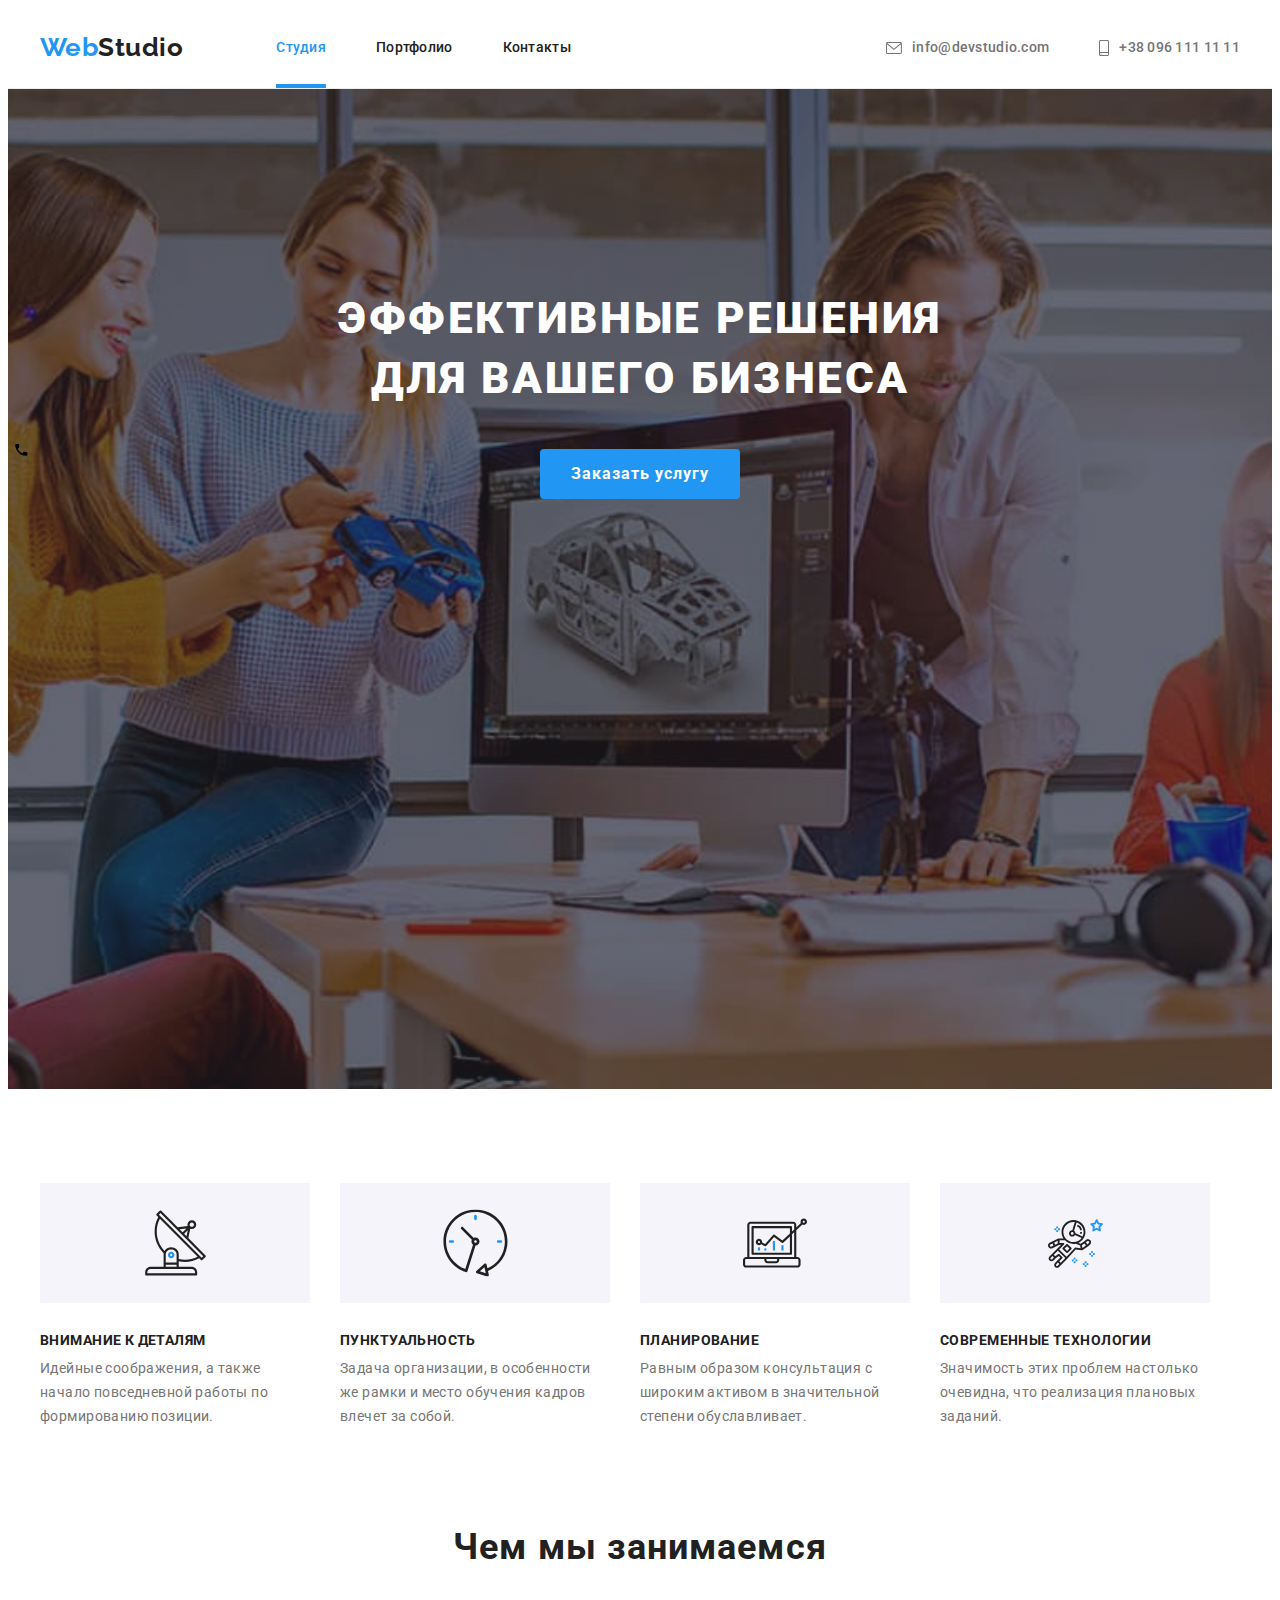
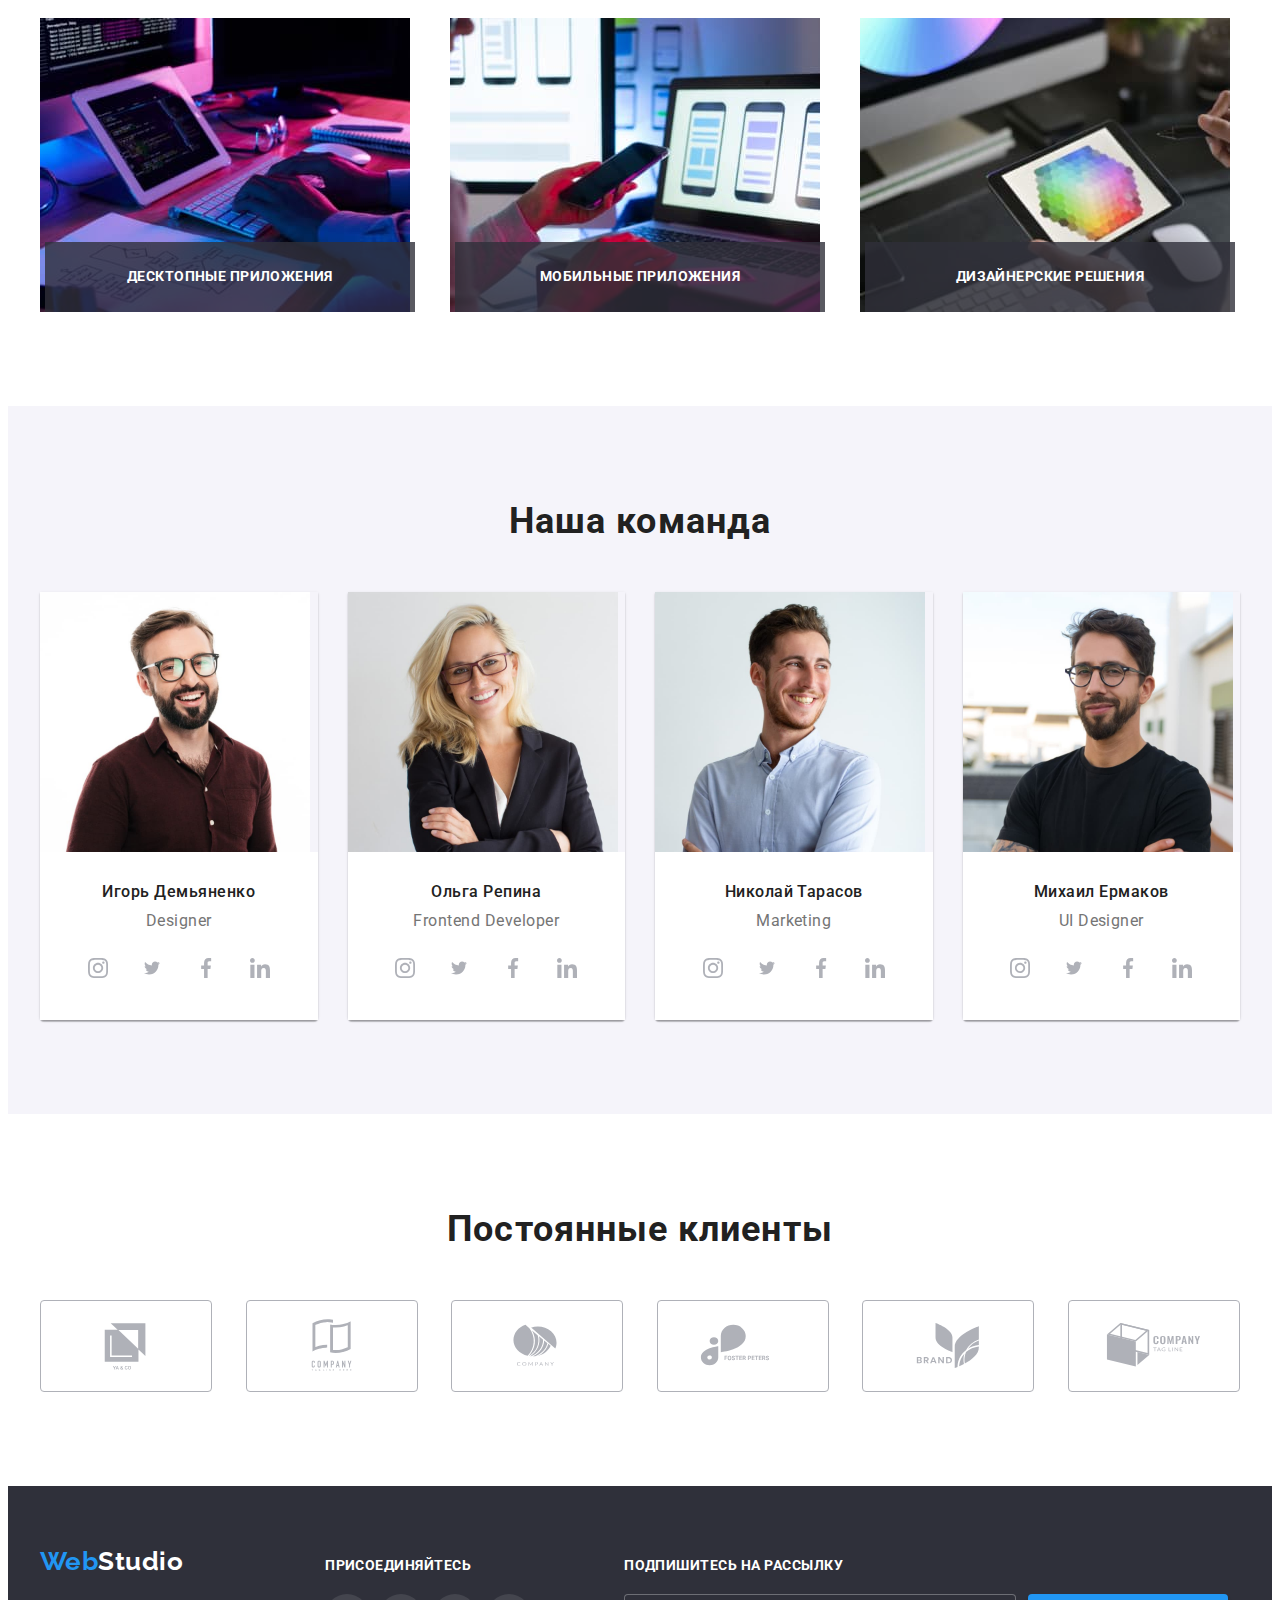
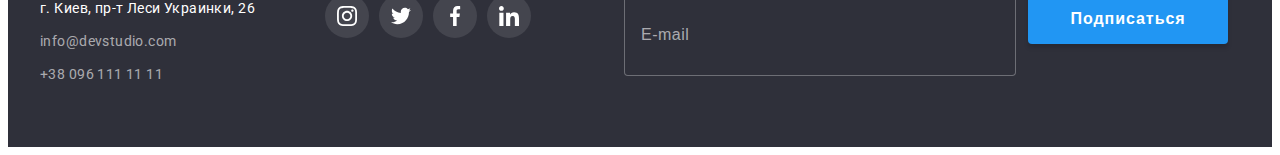
==== index.html @ dd511244 "очередная попытка" ====
<!DOCTYPE html>
<html lang="ru">
  <head>
    <meta charset="UTF-8" />
    <meta http-equiv="X-UA-Compatible" content="IE=edge" />
    <meta name="viewport" content="width=device-width, initial-scale=1.0" />
    <title>WebStudio</title>
    <link rel="preconnect" href="https://fonts.googleapis.com" />
    <link rel="preconnect" href="https://fonts.gstatic.com" crossorigin />
    <link
      href="https://fonts.googleapis.com/css2?family=Raleway:wght@700&family=Roboto:wght@400;500;700;900&display=swap"
      rel="stylesheet"
    />
    <link
      rel="stylesheet"
      href="https://cdnjs.cloudflare.com/ajax/libs/modern-normalize/1.1.0/modern-normalize.min.css"
      integrity="sha512-wpPYUAdjBVSE4KJnH1VR1HeZfpl1ub8YT/NKx4PuQ5NmX2tKuGu6U/JRp5y+Y8XG2tV+wKQpNHVUX03MfMFn9Q=="
      crossorigin="anonymous"
      referrerpolicy="no-referrer"
    />
    <link rel="stylesheet" href="./css/styles.css" />
  </head>
  <body>
    <!----------------------------------------------site (header шапка)----------------------------------------->
    <header>
      <div class="container">
        <nav class="main-nav">
          <a href="./index.html" class="nav-link-logo">Web<span class="partlogo">Studio</span></a>
          <ul class="site-nav">
            <li class="item">
              <a class="link current" href="./index.html" target="_self">Студия</a>
            </li>
            <li class="item">
              <a class="link" href="./portfolio.html" target="_self">Портфолио</a>
            </li>
            <li class="item"><a class="link" href="">Контакты</a></li>
          </ul>

          <ul class="auth-nav">
            <li class="item">
              <a class="link" href="mailto:info@devstudio.com"
                ><svg class="envelope" width="16" height="12">
                  <use href="./images/icons.svg#icon-envelope"></use></svg
                >info@devstudio.com</a
              >
            </li>
            <li class="item">
              <a class="link" href="tel:+380961111111"
                ><svg class="envelope" width="10" height="16">
                  <use href="./images/icons.svg#icon-smartphone"></use></svg
                >+38 096 111 11 11</a
              >
            </li>
          </ul>
        </nav>
      </div>
    </header>
    <!-----------hero section (секция герой)---------->
    <main>
      <section class="section-hero overlay">
        <div class="text-hero">
          <h1 class="hero-title">Эффективные решения для вашего бизнеса</h1>
        </div>
        <button class="hero-button" type="button" data-modal-open>Заказать услугу</button>

        <div class="backdrop is-hidden" data-modal>
          <div class="modal">
            <button data-modal-close class="modal-close-btn">
              <svg class="icon icon-close" width="11" height="11">
                <use href="./images/icons.svg#icon-icon-close"></use>
              </svg>
            </button>
            <div class="modal-title">Оставьте свои данные, мы вам перезвоним</div>
            <form class="form">
              <div class="modal-field">
                <label for="user-name" class="modal-label">Имя</label>
                <input
                  type="text"
                  class="modal-input"
                  name="user-name"
                  required
                  minlength="2"
                  id="user-name"
                />
            
                <svg class="form-svg-icon" width="12" height="12">
                  <use href="./images/icons.svg#icon-person"></use>
                </svg>
              </div>
              <div class="modal-field">
                <label for="user-tel" class="modal-label">Телефон</label>
                <input type="tel" class="modal-input" name="user-tel" required id="user-tel" />
                
                <svg class="form-svg-icon" width="13" height="13">
                  <use href="./images/icons.svg#icon-phone"></use>
                </svg>
              </div>
              <div class="modal-field">
                <label for="user-email" class="modal-label">Почта</label>
                <div class="input-svg">
                  <input
                  type="email"
                  class="modal-input"
                  name="user-email"
                  required
                  id="user-email"
                />
                
                <svg class="form-svg-icon" width="15" height="12">
                  <use href="./images/icons.svg#icon-email"></use>
                </svg>
              </div>
              </div>
              <div class="modal-field">
                <label for="user-text" class="modal-label">Комментарий</label>
                <textarea
                  class="modal-text"
                  name="user-text"
                  id="user-text"
                  placeholder="Введите текст"
                ></textarea>
              </div>
              <div class="checkbox-modal">
                <input
                  required
                  type="checkbox"
                  name="user-policy"
                  value="checkbox-policy"
                  id="checkbox-policy "
                />
                <label for="checkbox-policy"
                  >Соглашаюсь с рассылкой и принимаю
                  <a class="link-modal" href="">Условия договора</a></label
                >
              </div>
              <button class="button-form" type="submit">Отправить</button>
            </form>
          </div>
        </div>
      </section>
      <!----------section block (блок секций)----------->
      <section class="section-block section">
        <div class="container">
          <h2 class="vizually-hidden">Особенности</h2>

          <ul class="main-item ul">
            <li class="list-item icon-antenna">
              <h3 class="advant-title">Внимание к деталям</h3>
              <p class="subtitle">
                Идейные соображения, а также начало повседневной работы по формированию позиции.
              </p>
            </li>
            <li class="list-item icon-clock">
              <h3 class="advant-title">Пунктуальность</h3>
              <p class="subtitle">
                Задача организации, в особенности же рамки и место обучения кадров влечет за собой.
              </p>
            </li>
            <li class="list-item icon-diagram">
              <h3 class="advant-title">Планирование</h3>
              <p class="subtitle">
                Равным образом консультация с широким активом в значительной степени обуславливает.
              </p>
            </li>
            <li class="list-item icon-astronaut">
              <h3 class="advant-title">Современные технологии</h3>
              <p class="subtitle">
                Значимость этих проблем настолько очевидна, что реализация плановых заданий.
              </p>
            </li>
          </ul>
        </div>
      </section>
      <!--------------testimonial section (чем мы занимаемся)--------->
      <section class="section-portfolio">
        <div class="container">
          <h2 class="section-title">Чем мы занимаемся</h2>
          <ul class="gallery-flex">
            <li class="masters-item">
              <img
                class="card-image no-gap"
                src="./images/mp1.jpg"
                alt="мужчина печатает на клавиатуре"
                width="370"
              />
              <div class="submenu">
                <p>Десктопные приложения</p>
              </div>
            </li>
            <li class="masters-item">
              <img
                class="card-image no-gap"
                src="./images/mp2.jpg"
                alt="смартфон возле ноутбука"
                width="370"
              />
              <div class="submenu">
                <p>Мобильные приложения</p>
              </div>
            </li>
            <li class="masters-item">
              <img
                class="card-image no-gap"
                src="./images/mp3.jpg"
                alt="изображение на планшете"
                width="370"
              />
              <div class="submenu">
                <p>Дизайнерские решения</p>
              </div>
            </li>
          </ul>
        </div>
      </section>
      <!--command section (наша команда)-->
      <section class="section-command section">
        <div class="container">
          <h2 class="section-title-desc">Наша команда</h2>
          <ul class="command-flex">
            <li class="command">
              <img
                class="card-image no-gap"
                src="./images/product-designer.jpg"
                alt="учасник команды"
                width="270"
              />
              <div class="workers">
                <h3 class="section-name">Игорь Демьяненко</h3>
                <p class="subtitle-profession">Designer</p>
                <ul class="actions">
                  <li class="masters-soc-item">
                    <a href="" class="link-svg">
                      <svg class="svg-soc-icon" width="20" height="20">
                        <use href="./images/icons.svg#icon-instagram"></use>
                      </svg>
                    </a>
                  </li>

                  <li class="masters-soc-item">
                    <a href="" class="link-svg">
                      <svg class="svg-soc-icon" width="20" height="16">
                        <use href="./images/icons.svg#icon-twitter"></use>
                      </svg>
                    </a>
                  </li>

                  <li class="masters-soc-item">
                    <a href="" class="link-svg">
                      <svg class="svg-soc-icon" width="20" height="20">
                        <use href="./images/icons.svg#icon-facebook"></use>
                      </svg>
                    </a>
                  </li>

                  <li class="masters-soc-item">
                    <a href="" class="link-svg">
                      <svg class="svg-soc-icon" width="20" height="20">
                        <use href="./images/icons.svg#icon-linkedin"></use>
                      </svg>
                    </a>
                  </li>
                </ul>
              </div>
            </li>
            <li class="command">
              <img
                class="card-image no-gap"
                src="./images/frontend-developer.jpg"
                alt="учасница команды"
                width="270"
              />
              <div class="workers">
                <h3 class="section-name">Ольга Репина</h3>
                <p class="subtitle-profession">Frontend Developer</p>
                <ul class="actions">
                  <li class="masters-soc-item">
                    <a href="" class="link-svg">
                      <svg class="svg-soc-icon" width="20" height="20">
                        <use href="./images/icons.svg#icon-instagram"></use>
                      </svg>
                    </a>
                  </li>

                  <li class="masters-soc-item">
                    <a href="" class="link-svg">
                      <svg class="svg-soc-icon" width="20" height="16">
                        <use href="./images/icons.svg#icon-twitter"></use>
                      </svg>
                    </a>
                  </li>

                  <li class="masters-soc-item">
                    <a href="" class="link-svg">
                      <svg class="svg-soc-icon" width="20" height="20">
                        <use href="./images/icons.svg#icon-facebook"></use>
                      </svg>
                    </a>
                  </li>

                  <li class="masters-soc-item">
                    <a href="" class="link-svg">
                      <svg class="svg-soc-icon" width="20" height="20">
                        <use href="./images/icons.svg#icon-linkedin"></use>
                      </svg>
                    </a>
                  </li>
                </ul>
              </div>
            </li>
            <li class="command">
              <img
                class="card-image no-gap"
                src="./images/marketing.jpg"
                alt="учасник команды"
                width="270"
              />
              <div class="workers">
                <h3 class="section-name">Николай Тарасов</h3>
                <p class="subtitle-profession">Marketing</p>
                <ul class="actions">
                  <li class="masters-soc-item">
                    <a href="" class="link-svg">
                      <svg class="svg-soc-icon" width="20" height="20">
                        <use href="./images/icons.svg#icon-instagram"></use>
                      </svg>
                    </a>
                  </li>

                  <li class="masters-soc-item">
                    <a href="" class="link-svg">
                      <svg class="svg-soc-icon" width="20" height="16">
                        <use href="./images/icons.svg#icon-twitter"></use>
                      </svg>
                    </a>
                  </li>

                  <li class="masters-soc-item">
                    <a href="" class="link-svg">
                      <svg class="svg-soc-icon" width="20" height="20">
                        <use href="./images/icons.svg#icon-facebook"></use>
                      </svg>
                    </a>
                  </li>

                  <li class="masters-soc-item">
                    <a href="" class="link-svg">
                      <svg class="svg-soc-icon" width="20" height="20">
                        <use href="./images/icons.svg#icon-linkedin"></use>
                      </svg>
                    </a>
                  </li>
                </ul>
              </div>
            </li>
            <li class="command">
              <img
                class="card-image no-gap"
                src="./images/ui-designer.jpg"
                alt="учасник команды"
                width="270"
              />
              <div class="workers">
                <h3 class="section-name">Михаил Ермаков</h3>
                <p class="subtitle-profession">UI Designer</p>
                <ul class="actions">
                  <li class="masters-soc-item">
                    <a href="" class="link-svg">
                      <svg class="svg-soc-icon" width="20" height="20">
                        <use href="./images/icons.svg#icon-instagram"></use>
                      </svg>
                    </a>
                  </li>

                  <li class="masters-soc-item">
                    <a href="" class="link-svg">
                      <svg class="svg-soc-icon" width="20" height="16">
                        <use href="./images/icons.svg#icon-twitter"></use>
                      </svg>
                    </a>
                  </li>

                  <li class="masters-soc-item">
                    <a href="" class="link-svg">
                      <svg class="svg-soc-icon" width="20" height="20">
                        <use href="./images/icons.svg#icon-facebook"></use>
                      </svg>
                    </a>
                  </li>

                  <li class="masters-soc-item">
                    <a href="" class="link-svg">
                      <svg class="svg-soc-icon" width="20" height="20">
                        <use href="./images/icons.svg#icon-linkedin"></use>
                      </svg>
                    </a>
                  </li>
                </ul>
              </div>
            </li>
          </ul>
        </div>
      </section>

      <!-- Постоянные клиенты -->

      <section class="section-client">
        <div class="container">
          <h2 class="section-title desc">Постоянные клиенты</h2>
          <ul class="clients ul">
            <li class="clients-link">
              <a class="link-svg-logo" href="#">
                <svg class="svg" width="106" height="60">
                  <use href="./images/icons.svg#icon-Logo1"></use>
                </svg>
              </a>
            </li>
            <li class="clients-link">
              <a class="link-svg-logo" href="#">
                <svg width="106" height="60">
                  <use href="./images/icons.svg#icon-Logo2"></use>
                </svg>
              </a>
            </li>
            <li class="clients-link">
              <a class="link-svg-logo" href="#">
                <svg width="106" height="60">
                  <use href="./images/icons.svg#icon-Logo3"></use>
                </svg>
              </a>
            </li>
            <li class="clients-link">
              <a class="link-svg-logo" href="#">
                <svg width="106" height="60">
                  <use href="./images/icons.svg#icon-Logo4"></use>
                </svg>
              </a>
            </li>
            <li class="clients-link">
              <a class="link-svg-logo" href="#">
                <svg width="106" height="60">
                  <use href="./images/icons.svg#icon-Logo5"></use>
                </svg>
              </a>
            </li>
            <li class="clients-link">
              <a class="link-svg-logo" href="#">
                <svg width="106" height="60">
                  <use href="./images/icons.svg#icon-Logo6"></use>
                </svg>
              </a>
            </li>
          </ul>
        </div>
      </section>
    </main>
    <!----------------------------------------------footer (подвал)---------------------------------------->
    <footer class="footer">
      <div class="container">
        <div class="address-footer">
          <a class="logo-footer" href="./index.html">Web<span class="footerlogo">Studio</span></a>
          <address>
            <ul>
              <li>
                <a
                  class="link-location aside-link"
                  href="https://goo.gl/maps/vPPs6A4afEgHFddDA"
                  target="_blank"
                  rel="noopener noreferrer"
                  >г. Киев, пр-т Леси Украинки, 26 <br />
                </a>
              </li>
              <li>
                <a class="link-footer mail" href="mailto:info@devstudio.com">info@devstudio.com</a>
                <br />
              </li>
              <li><a class="link-footer" href="tel:+380961111111">+38 096 111 11 11</a></li>
            </ul>
          </address>
        </div>
        <!------------Социальные сети------------>
        <div class="network-footer">
          <b class="text-footer">присоединяйтесь</b>
          <div class="social-network-footer">
            <a class="link-network-footer" href="https://www.instagram.com/">
              <svg class="icon-instagram" width="20" height="20">
                <use href="./images/icons.svg#icon-instagram"></use>
              </svg>
            </a>
            <a class="link-network-footer" href="https://www.twitter.com/">
              <svg class="icon-instagram" width="20" height="20">
                <use href="./images/icons.svg#icon-twitter"></use>
              </svg>
            </a>
            <a class="link-network-footer" href="https://www.facebook.com/">
              <svg class="icon-instagram" width="20" height="20">
                <use href="./images/icons.svg#icon-facebook"></use>
              </svg>
            </a>
            <a class="link-network-footer" href="https://www.linkedin.com/">
              <svg class="icon-network-footer" width="20" height="20">
                <use href="./images/icons.svg#icon-linkedin"></use>
              </svg>
            </a>
          </div>
        </div>

        <div class="subscribe-futer">
          <p class="text-footer">Подпишитесь на рассылку</p>
          <form class="subscribe-form">
            <div class="subscribe-container">
                <input
                  required
                  type="email"
                  class="email-inpat-subscribe"
                  name="user-mail-subscribe"
                  placeholder="E-mail"
                />
              <button class="button-subscribe" type="submit">Подписаться
                <svg class="form-svg-icon" width="13" height="13">
                  <use href="./images/icons.svg#icon-phone"></use>
                </svg>
              </button>
            </div>
          </form>
        </div>
      </div>
    </footer>

    <script src="./js/modal.js"></script>
  </body>
</html>
---- css/styles.css ----
/* цвет основного текста #212121;*/
/* цвет текста #757575 */
/* цвет фона шапки #ffffff;*/
/* цвет текста секции герой */
/* акцент #2196F3 */
/* цвет фона (акцента) вторичный #2F303A;*/
/* цвет фона чем мы занимаемся #E5E5E5; */
/* цвет фона наша команда #F5F4FA; */
/* подвал линки rgba(255, 255, 255, 0.6); */
/* текст адреса #ffffff */

:root {
  --primary-text-color: #212121;
  --title-text-color: #757575;
  --hero-text-color: #ffffff;
  --primary-white-color: #ffffff;
  --secondary-background-color: #2f303a;
  --secondary-fon-color: #e5e5e5;
  --accent-color: #2196f3;
  --secondary-command-color: #f5f4fa;
  --footer-link-color: rgba(255, 255, 255, 0.6);
  --address-text-color: #ffffff;
}

body {
  background-color: var(--primary-white-color);
  color: var(--primary-text-color);
  font-family: Roboto, sans-serif;
  letter-spacing: 0.03em;
}

p,
h1,
h2,
h3,
h4,
h5,
h6 {
  margin: 0;
  font-family: Roboto, sans-serif;
}

ul,
ol,
li {
  margin: 0;
  padding-left: 0;
}

ul {
  list-style: none;
}

.container {
  padding-left: 15px;
  padding-right: 15px;
  margin-left: auto;
  margin-right: auto;

  width: 1200px;
}

.link {
  text-decoration: none;

  color: var(--primary-text-color);
}

header {
  height: 80px;

  border-bottom: 1px solid #ececec;
}

/* Logo */
.nav-link-logo {
  padding-top: 24px;
  padding-bottom: 25px;

  text-decoration: none;

  color: var(--accent-color);

  font-family: Raleway, sans-serif;
  font-weight: 700;
  font-size: 26px;
  line-height: 1.19;
}

.nav-link-logo:hover,
.nav-link-logo:focus {
  color: var(--accent-color);
}

.partlogo {
  color: var(--primary-text-color);

  font-family: Raleway, sans-serif;
  font-weight: 700;
  font-size: 26px;
  line-height: 1.19;
}

/* навигация сайта */

.main-nav {
  display: flex;
  align-items: center;
  justify-content: start;
}

.site-nav {
  display: flex;

  margin-left: 93px;

  font-weight: 500;
  font-size: 14px;
  line-height: 1.14;
  letter-spacing: 0.02em;
}

.site-nav .item + .item {
  margin-left: 50px;
}

.link {
  position: relative;

  display: block;

  padding-top: 32px;
  padding-bottom: 32px;

  transition-duration: 250ms;
  transition-timing-function: cubic-bezier(0.4, 0, 0.2, 1);
}

.link:hover,
.link:focus {
  color: var(--accent-color);
}

.link.current {
  color: var(--accent-color);
}

.link.current::after {
  content: '';

  position: absolute;

  display: block;

  width: 100%;
  height: 4px;

  left: 0;
  bottom: 0;

  background-color: var(--accent-color);
}

.vizually-hidden {
  clip: rect(0 0 0 0);

  width: 1px;
  height: 1px;
  margin: -1px;
}

/* список адресов */
.auth-nav {
  display: flex;

  margin-left: auto;
}

.auth-nav .item + .item {
  margin-left: 50px;
}

.auth-nav .link {
  display: inline-flex;
  align-items: center;

  color: var(--title-text-color);

  font-weight: 500;
  font-size: 14px;
  line-height: 1.14;
  letter-spacing: 0.02em;
}

.auth-nav .link:hover,
.auth-nav .link:focus {
  color: var(--accent-color);
}

.envelope {
  margin-right: 10px;

  fill: currentColor;
  align-items: baseline;
}

/* секция герой */

.section-hero {
  background-color: var(--secondary-background-color);

  text-align: center;

  padding: 200px 0px;
}

.section-hero.overlay {
  max-width: 1600px;
  min-height: 600px;

  margin-left: auto;
  margin-right: auto;

  background-image: linear-gradient(to right, rgba(47, 48, 58, 0.4), rgba(47, 48, 58, 0.4)),
    url('../images/img\ iverlay.jpg');
  background-repeat: no-repeat;
  background-size: cover;
  background-position: center;
}

.text-hero {
  width: 696px;

  margin-left: auto;
  margin-right: auto;
}

.hero-title {
  color: var(--hero-text-color);

  margin-bottom: 40px;

  font-weight: 900;
  font-size: 44px;
  line-height: 1.36;
  letter-spacing: 0.06em;
  text-transform: uppercase;
}

/* кнопки */
.hero-button {
  display: inline-block;

  padding: 0;

  min-width: 200px;
  height: 50px;

  color: var(--hero-text-color);
  background-color: var(--accent-color);

  font-family: Roboto, sans-serif;
  font-weight: 700;
  font-size: 16px;
  line-height: 1.87;
  letter-spacing: 0.06em;
  cursor: pointer;
  border: none;
  border-radius: 4px;

  transition-duration: 250ms;
  transition-timing-function: cubic-bezier(0.4, 0, 0.2, 1);
}

.hero-button:hover,
.hero-button:focus {
  box-shadow: 0px 4px 4px rgba(0, 0, 0, 0.15);
}

.backdrop.is-hidden {
  visibility: hidden;
  opacity: 0;
  pointer-events: none;
}

.backdrop.is-hidden .modal {
  transform: translate(-50%, -50%) scale(0.9) rotate(180deg);
}

.modal {
  position: absolute;

  background: #ffffff;

  padding: 40px;

  width: 528px;
  max-height: 581px;
  left: 50%;
  top: 50%;

  text-align: left;
  box-shadow: 0px 1px 3px rgba(0, 0, 0, 0.12), 0px 1px 1px rgba(0, 0, 0, 0.14),
    0px 2px 1px rgba(0, 0, 0, 0.2);
  border-radius: 4px;
  transform: translate(-50%, -50%) scale(1) rotate(0);
  transition-duration: 250ms;
  transition-timing-function: cubic-bezier(0.4, 0, 0.2, 1);
}

.backdrop {
  position: fixed;

  width: 100%;
  height: 100%;
  left: 50%;
  top: 50%;

  transform: translate(-50%, -50%);
  background: rgba(0, 0, 0, 0.1);

  opacity: 1;
  visibility: visible;

  transition-duration: 250ms;
  transition-timing-function: cubic-bezier(0.4, 0, 0.2, 1);
  z-index: 1;
}

.modal-close-btn {
  display: flex;

  position: absolute;

  top: 8px;
  right: 8px;

  justify-content: center;
  align-items: center;
  cursor: pointer;
  padding: 9px;

  border-radius: 50%;
  border: 1px solid rgba(0, 0, 0, 0.1);

  background: #fff;

  transition-duration: 250ms;
  transition-timing-function: cubic-bezier(0.4, 0, 0.2, 1);
}

.modal-close-btn:hover,
.modal-close-btn:focus {
  background: #fff;
}

.modal-close-btn:hover .icon-close,
.modal-close-btn:focus .icon-close {
  fill: var(--accent-color);

  transition-duration: 250ms;
  transition-timing-function: cubic-bezier(0.4, 0, 0.2, 1);
}

.modal-title {
  font-weight: 700;
  font-size: 20px;
  letter-spacing: 0.03em;

  color: var(--primary-text-color);

  margin-bottom: 12px;
}

/* Форма модального окна */

.form {
  margin-bottom: 0;
}

.modal-field {
  position: relative;

  display: flex;
  flex-direction: column;
  margin-bottom: 10px;
}

.modal-field input {

  font-weight: 400;
  font-size: 14px;
  line-height: 1.14;
  letter-spacing: 0.01em;

  margin: 0;
  height: 40px;
  cursor: pointer;

  padding: 12px 15px;
  border: 1px solid rgba(33, 33, 33, 0.2);
  border-radius: 4px;
}


.modal-field input:focus {
  outline: none
}

/* .modal-field input:hover,
.modal-field input:focus {
} */

.modal-field label {
  
  margin-bottom: 4px;
  font-weight: 400;
  font-size: 12px;
  line-height: 1.17;
  letter-spacing: 0.01em;

  color: var(--title-text-color);
}

.form-svg-icon {
  position: absolute;
  top: 50%;
  left: 15px;

  transform: translateY(-50%);

  display: inline-block;
  color: rgba(33, 33, 33, 1);

  transition-duration: 250ms;
  transition-timing-function: cubic-bezier(0.4, 0, 0.2, 1);

}

.input-svg {
  
}

.modal-field label + .input-svg {
  transform: translateY(50%);
}

.modal-field input:focus-within + .form-svg-icon,
.modal-field input:hover + .form-svg-icon {
  fill: var(--accent-color);
}

.modal-field input:focus,
.modal-field input:hover {
  border: 1px solid var(--accent-color);
  border-radius: 4px;
}

.modal-text:focus {
  outline: none}

.modal-text:focus,
.modal-text:hover {
  border: 1px solid var(--accent-color);
  border-radius: 4px;
}

.modal-field textarea {
  font-weight: 400;
  font-size: 14px;
  line-height: 1.14;
  letter-spacing: 0.01em;

  width: 100%;
  height: 120px;

  padding: 12px 16px;
  border: 1px solid rgba(33, 33, 33, 0.2);
  border-radius: 4px;
  resize: none;
}

.modal-field textarea::placeholder {
  font-weight: 400;
font-size: 12px;
line-height: 1.17px;
letter-spacing: 0.01em;

color: rgba(117, 117, 117, 0.5);
}

/* .modal-field textarea:hover,
.modal-field textarea:focus {
} */

.checkbox-modal {
  display: flex;
  align-items: center;
  justify-content: space-evenly;

  margin-bottom: 30px;

  text-align: center;
  font-weight: 400;
  font-size: 14px;
  line-height: 1.71;

  color: var(--title-text-color);
}

.checkbox-modal input ['type=checkbox'] {
}

.link-modal {
  color: var(--accent-color);
}

.button-form {
  display: flex;

  min-width: 200px;
  height: 50px;

  padding: 0;
  margin: 0 auto;

  justify-content: center;
  align-items: center;

  color: var(--hero-text-color);
  background-color: var(--accent-color);

  font-family: Roboto, sans-serif;
  font-weight: 700;
  font-size: 16px;
  line-height: 1.87;
  letter-spacing: 0.06em;
  cursor: pointer;
  border: none;
  border-radius: 4px;

  transition-duration: 250ms;
  transition-timing-function: cubic-bezier(0.4, 0, 0.2, 1);
}

.button-form:hover,
.button-form:focus {
  box-shadow: 0px 4px 4px rgba(0, 0, 0, 0.15);
}


/* блок секций (чем мы занимаемся) */

.section-block {
  display: block;
  background-color: var(--primary-white-color);

  padding-top: 94px;
  padding-bottom: 94px;
}

.main-item {
  display: flex;
}

.list-item::before {
  display: block;
  content: '';

  height: 120px;

  margin-bottom: 30px;

  background-size: contain;
  background-repeat: no-repeat;
  background-position: center;
  background-color: #f5f4fa;
}

.icon-antenna::before {
  background-image: url('../images/antenna.svg');
  background-size: 65px 70px;
}

.icon-clock::before {
  background-image: url('../images/clock.svg');
  background-size: 67px 70px;
}

.icon-diagram::before {
  background-image: url('../images/diagram.svg');
  background-size: 70px 64px;
}

.icon-astronaut::before {
  background-image: url('../images/astronaut.svg');
  background-size: 55px 61px;
}

.main-item .list-item {
  width: 270px;
  margin: 0 15px;
}

.list-item:last-child {
  margin-right: 0;
}
.list-item:first-child {
  margin-left: 0;
}

.advant-title {
  margin-bottom: 10px;

  font-weight: 700;
  font-size: 14px;
  height: 14px;
  line-height: 1.14;
  letter-spacing: 0.03em;
  text-transform: uppercase;
}

.subtitle {
  color: var(--title-text-color);

  font-size: 14px;
  height: 75px;
  line-height: 1.71;
  letter-spacing: 0.03em;
}

.section-portfolio {
  display: block;

  background-color: var(--primary-white-color);

  padding-top: 0px;
  padding-bottom: 94px;
}

.section-title {
  margin-bottom: 50px;

  font-weight: 700;
  font-size: 36px;
  line-height: 1.17;
  text-align: center;
  letter-spacing: 0.03em;
}

.gallery-flex {
  display: flex;

  margin-left: -30px;
}

/* .masters-item:not(:last-child) {
  margin-right: 30px;
}
.masters-item {
  width: calc((100% - 60px) / 3);
} */

/* .masters-item {
  width: calc((100% - 90px) / 3);
  margin-left: 30px;
} */

.masters-item {
  position: relative;

  width: calc(100% / 3 - 30px);

  margin-left: 30px;
}

.card-image.no-gap {
  display: block;
}

.submenu {
  display: flex;
  align-items: center;
  justify-content: center;
}

.submenu {
  position: absolute;

  width: 370px;
  height: 70px;
  bottom: 0px;
  left: 50%;

  transform: translateX(-50%);
  list-style: none;
  text-transform: uppercase;

  background-color: rgba(47, 48, 58, 0.8);
}

.submenu p {
  text-decoration: none;

  color: #ffffff;

  font-family: 'Roboto';
  font-style: normal;
  font-weight: 700;
  font-size: 14px;
  line-height: 1.14;
  letter-spacing: 0.03em;
}

/* наша команда */
.section-command {
  background-color: var(--secondary-command-color);

  padding-top: 94px;
  padding-bottom: 94px;
}

.command-flex {
  display: flex;

  margin-left: -30px;
}

.command {
  flex-basis: calc(100% / 3 - 30px);

  margin-left: 30px;

  box-shadow: 0px 1px 3px rgba(0, 0, 0, 0.12), 0px 1px 1px rgba(0, 0, 0, 0.14),
    0px 2px 1px rgba(0, 0, 0, 0.2);
  border-radius: 0px 0px 4px 4px;
}

.section-title-desc {
  margin-bottom: 50px;

  font-weight: 700;
  font-size: 36px;
  line-height: 1.17;
  text-align: center;
  letter-spacing: 0.03em;
}

.workers {
  padding-top: 30px;
  padding-bottom: 30px;

  background-color: #ffffff;
}

.section-name {
  margin-bottom: 10px;

  font-weight: 500;
  font-size: 16px;
  line-height: 1.19;
  text-align: center;
  letter-spacing: 0.03em;
}

.subtitle-profession {
  color: var(--title-text-color);

  font-size: 16px;
  line-height: 1.19;
  text-align: center;
  letter-spacing: 0.03em;

  margin-bottom: 16px;
}

.actions {
  display: flex;
  justify-content: center;

  padding: 0;
  margin: 0;

  list-style: none;
}

.masters-soc-item {
  width: 44px;
  height: 44px;

  margin-right: 10px;
}

.masters-soc-item:last-child {
  margin-right: 0;
}

.link-svg {
  display: flex;
  width: 100%;
  height: 100%;
  border-radius: 50%;
  align-items: center;
  justify-content: center;
  color: #fff;

  transition-duration: 250ms;
  transition-timing-function: cubic-bezier(0.4, 0, 0.2, 1);
}

.svg-soc-icon {
  fill: #afb1b8;
}

.link-svg:hover,
.link-svg:focus {
  background-color: var(--accent-color);
}

.link-svg:hover .svg-soc-icon,
.link-svg:focus .svg-soc-icon {
  fill: #ffffff;
}

/* Постоянные клиенты */
.section-client {
  padding-bottom: 94px;
  padding-top: 94px;
}

.clients {
  display: flex;
  justify-content: space-between;
}

.link-svg-logo {
  display: flex;
  justify-content: center;
  align-items: center;

  width: 170px;
  height: 90px;

  border: 1px solid #afb1b8;
  border-radius: 4px;

  fill: #afb1b8;

  transition-duration: 250ms;
  transition-timing-function: cubic-bezier(0.4, 0, 0.2, 1);
}

.link-svg-logo:hover,
.link-svg-logo:focus {
  border: 1px solid var(--accent-color);
  fill: var(--accent-color);
}

/* подвал (footer) */

.footer {
  background-color: var(--secondary-background-color);
  padding-top: 60px;
  padding-bottom: 60px;
}

.footer .container {
  display: flex;
  align-items: baseline;
}

.link-location.aside-link {
  display: inline-block;
  text-decoration: none;

  margin-bottom: 9px;

  color: var(--address-text-color);

  font-style: normal;
  font-size: 14px;
  line-height: 1.7;
  letter-spacing: 0.03em;
}

.link-footer {
  display: inline-block;

  color: var(--footer-link-color);

  text-decoration: none;
  font-style: normal;
  font-weight: 400;
  font-size: 14px;
  line-height: 1.7;
  letter-spacing: 0.03em;
}

.logo-footer {
  margin-bottom: 20px;
  display: inline-block;

  text-decoration: none;
  color: var(--accent-color);
  font-family: Raleway, sans-serif;
  font-weight: 700;
  font-size: 26px;
  line-height: 1.19;
}

.logo-footer:hover,
.logo-footer:focus {
  color: var(--accent-color);
}

.footerlogo {
  color: #fff;

  font-family: Raleway, sans-serif;
  font-weight: 700;
  font-size: 26px;
  line-height: 1.19;
}

.link-footer.mail {
  margin-bottom: 9px;
}

/* Социальные сети */

.network-footer {
  margin-left: 70px;
}

.text-footer {
  display: block;

  font-weight: 700;
  font-size: 14px;
  line-height: 1.14;

  margin: 0px;
  margin-bottom: 20px;

  text-transform: uppercase;

  color: var(--primary-white-color);
}

.social-network-footer {
  display: flex;
}

.link-network-footer {
  display: flex;
  justify-content: center;
  align-items: center;

  margin-left: 10px;

  width: 44px;
  height: 44px;

  border-radius: 50%;

  fill: var(--primary-white-color);
  background: rgba(255, 255, 255, 0.1);

  transition-duration: 250ms;
  transition-timing-function: cubic-bezier(0.4, 0, 0.2, 1);
}

.link-network-footer:first-child {
  margin-left: 0;
}

.link-network-footer:hover,
.link-network-footer:focus {
  background-color: var(--accent-color);
  fill: var(--primary-white-color);
}

.subscribe-futer .text-footer {
  margin-left: 93px;
}

.subscribe-futer .subscribe-container {
  display: flex;
  flex-direction: row;

  margin-left: 93px;
}

.subscribe-label {
  font-weight: 400;
  font-size: 16px;
  line-height: 1.3;
  letter-spacing: 0.03em;
}

.email-inpat-subscribe {
  background-color: #2f303a;
  color: #fff;

  font-weight: 400;
  font-size: 16px;
  line-height: 1.3;
  letter-spacing: 0.03em;

  width: 358px;
  height: 50px;

  padding: 0;
  padding: 15px 16px;

  border: 1px solid rgba(255, 255, 255, 0.3);
  border-radius: 4px;
}

.email-inpat-subscribe::placeholder {
  font-weight: 400;
  font-size: 16px;
  line-height: 1.3;
  letter-spacing: 0.03em;
  color: rgba(255, 255, 255, 0.6);
}

.button-subscribe {
  width: 200px;
  height: 50px;

  padding: 0;
  margin-left: 12px;

  border: none;
  color: #ffffff;
  background: var(--accent-color);
  box-shadow: 0px 4px 4px rgba(0, 0, 0, 0.15);

  border-radius: 4px;
  cursor: pointer;

  font-weight: 700;
  font-size: 16px;
  line-height: 1.9;
  align-items: center;
  text-align: center;
  letter-spacing: 0.06em;

  transition-duration: 250ms;
  transition-timing-function: cubic-bezier(0.4, 0, 0.2, 1);
}

.button-subscribe:hover,
.button-subscribe:focus {
  box-shadow: 0px 4px 4px rgba(0, 0, 0, 0.15);
}

/*-----Стили Портфолио----- */

/* кнопки (button), ilter*/
.vizually-hidden {
  display: none;
}

.block-filter {
  padding-top: 94px;
  padding-bottom: 94px;
}

.btn-flex {
  display: flex;

  margin-bottom: 50px;

  align-items: center;
  justify-content: center;
}

.button-filter {
  color: var(--primary-text-color);

  padding: 6px 22px;
  border: 1px solid transparent;
  border-radius: 4px;

  font-weight: 500;
  font-size: 16px;
  line-height: 1.6;
  text-align: center;
  letter-spacing: 0.03em;
  cursor: pointer;

  transition-duration: 250ms;
  transition-timing-function: cubic-bezier(0.4, 0, 0.2, 1);
}

.button-filter:hover,
.button-filter:focus {
  background-color: var(--accent-color);
  color: var(--primary-white-color);
  box-shadow: 0px 3px 1px rgba(0, 0, 0, 0.1), 0px 1px 2px rgba(0, 0, 0, 0.08),
    0px 2px 2px rgba(0, 0, 0, 0.12);
}

.workin {
  background-color: var(--primary-white-color);

  margin-left: auto;
  margin-right: auto;
}

/* .filter-flex {
  margin-right: 8px;
} */

/* .filter-flex:last-child {
  margin-right: 0;
} */

.filter-flex:not(:last-child) {
  margin-right: 8px;
}

.block-work {
  background-color: var(--primary-white-color);

  display: flex;
  flex-wrap: wrap;

  margin-left: -30px;
  margin-bottom: -30px;
}

/* margin-right: 30px;
  margin-bottom: 30px; */

.flex-conteiner {
  flex-basis: calc(100% / 3 - 30px);

  margin-left: 30px;
  margin-bottom: 30px;
}

.portfolio-link {
  display: block;
  cursor: pointer;
}

.portfolio-link:hover,
.portfolio-link:focus {
  box-shadow: 0px 1px 1px rgba(0, 0, 0, 0.12), 0px 4px 4px rgba(0, 0, 0, 0.06),
    1px 4px 6px rgba(0, 0, 0, 0.16);
}

.flex-conteiner:hover .submenu-portfolio,
.flex-conteiner:focus .submenu-portfolio {
  opacity: 1;
}

.product-description {
  position: relative;
  overflow: hidden;
}

/* .product-description::before {
  position: absolute;

  display: inline-block;
  content: '';
  width: 100%;
  height: 100%;
  background-color: rgba(33, 150, 243, 0.9);
  /* opacity: 0; */
/* transform: translateY(100%);
  transition-property: var(--secondary-background-color);
  transition-duration: 250ms;
  transition-timing-function: cubic-bezier(0.4, 0, 0.2, 1);
} */

.product-overlay {
  position: absolute;
  top: 0;
  left: 0;

  width: 100%;
  height: 100%;

  background-color: rgba(33, 150, 243, 0.9);
  /* opacity: 0; */

  transform: translateY(100%);
  transition-property: var(--secondary-background-color);
  transition-duration: 250ms;
  transition-timing-function: cubic-bezier(0.4, 0, 0.2, 1);
}

.product-description:hover::before {
  opacity: 1;
}

/* .flex-conteiner:hover .product-description::before {
  transform: translateY(0);
} */

.flex-conteiner:hover .product-overlay {
  transform: translateY(0);
}

.submenu-portfolio {
  position: absolute;

  left: 50%;
  top: 50%;
  width: 100%;

  padding: 63px 24px;
  list-style: none;

  transform: translate(-50%, -50%);
}

.text-portfolio {
  font-weight: 400;
  font-size: 18px;
  line-height: 1.55;
  letter-spacing: 0.03em;
  text-align: left;

  color: var(--address-text-color);
}

.work-card {
  padding: 20px 24px;

  border-left: 1px solid #eeeeee;
  border-right: 1px solid #eeeeee;
  border-bottom: 1px solid #eeeeee;
}

.section-title-work {
  margin-bottom: 4px;

  color: var(--primary-text-color);

  font-weight: 700;
  font-size: 18px;
  line-height: 2;
  letter-spacing: 0.06em;
}

.block-work .subtitle-work {
  color: var(--title-text-color);

  font-size: 16px;
  line-height: 1.9;
  letter-spacing: 0.03em;
}
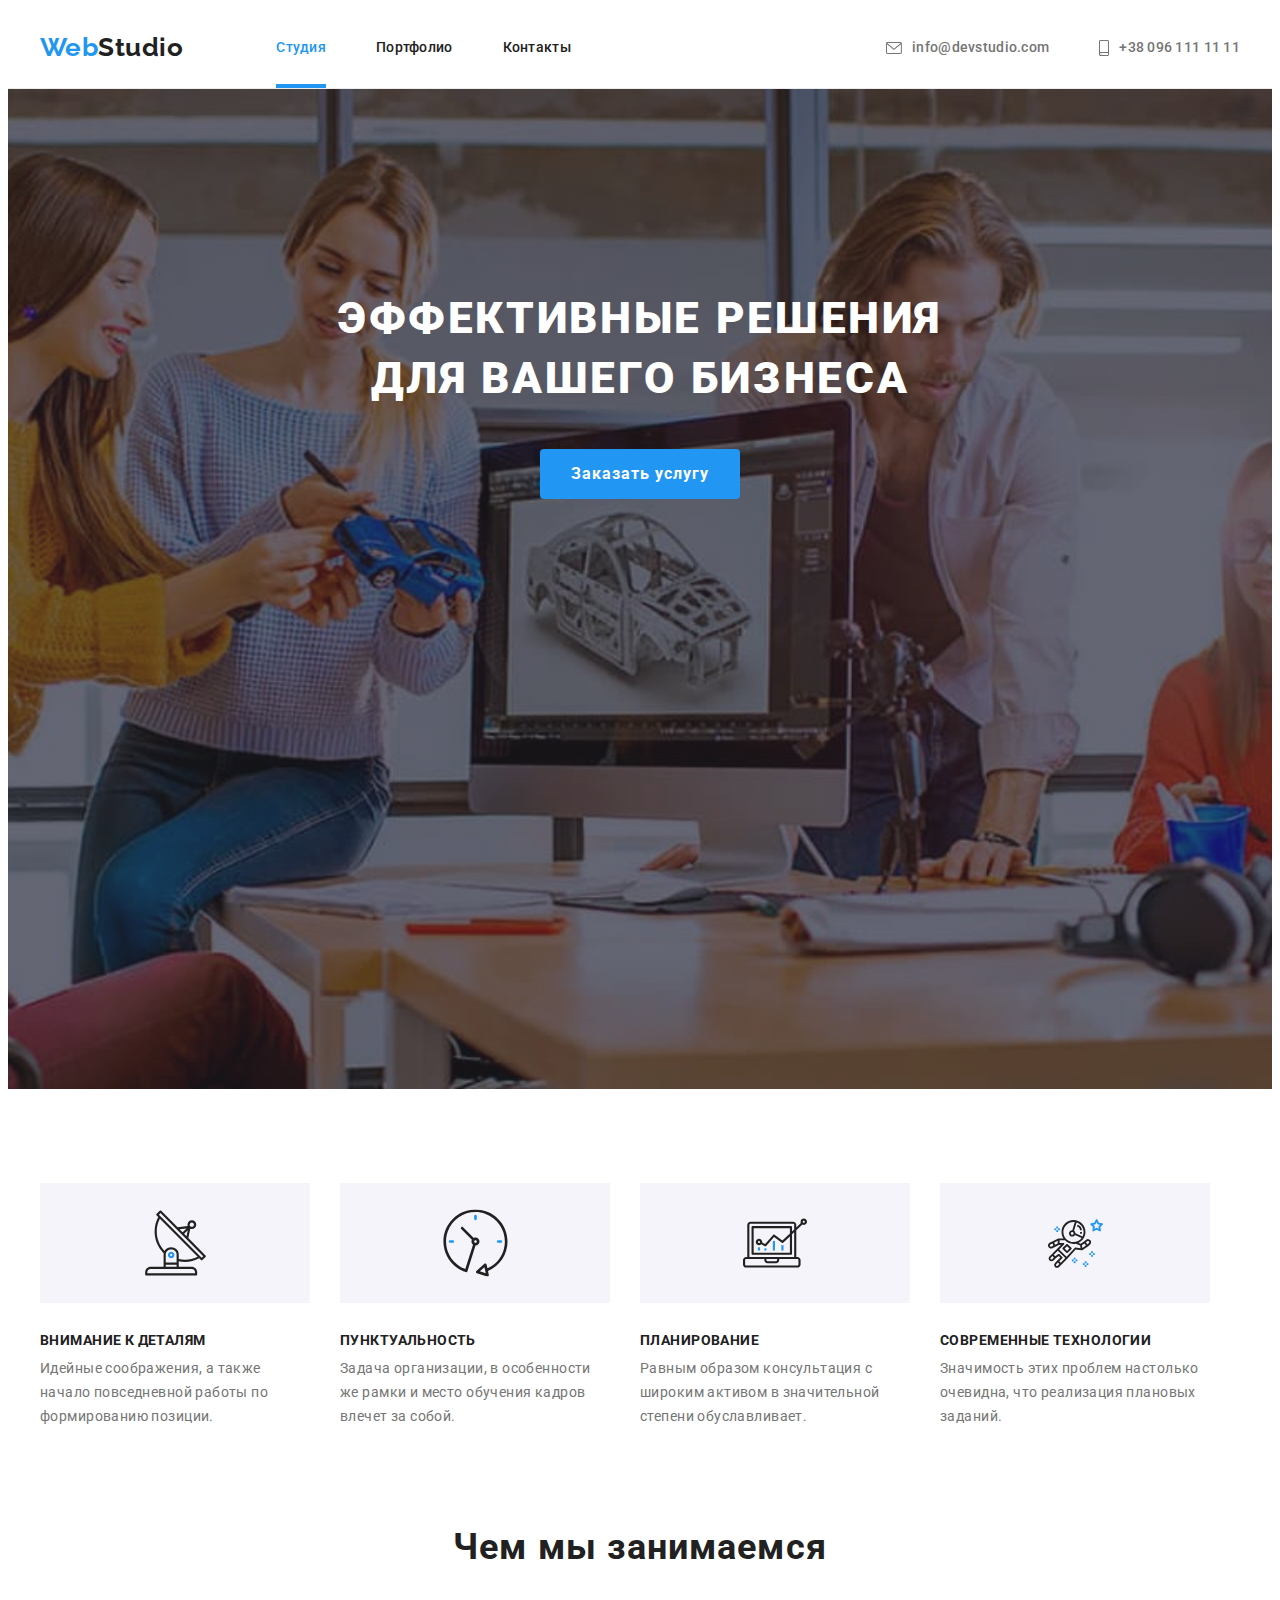
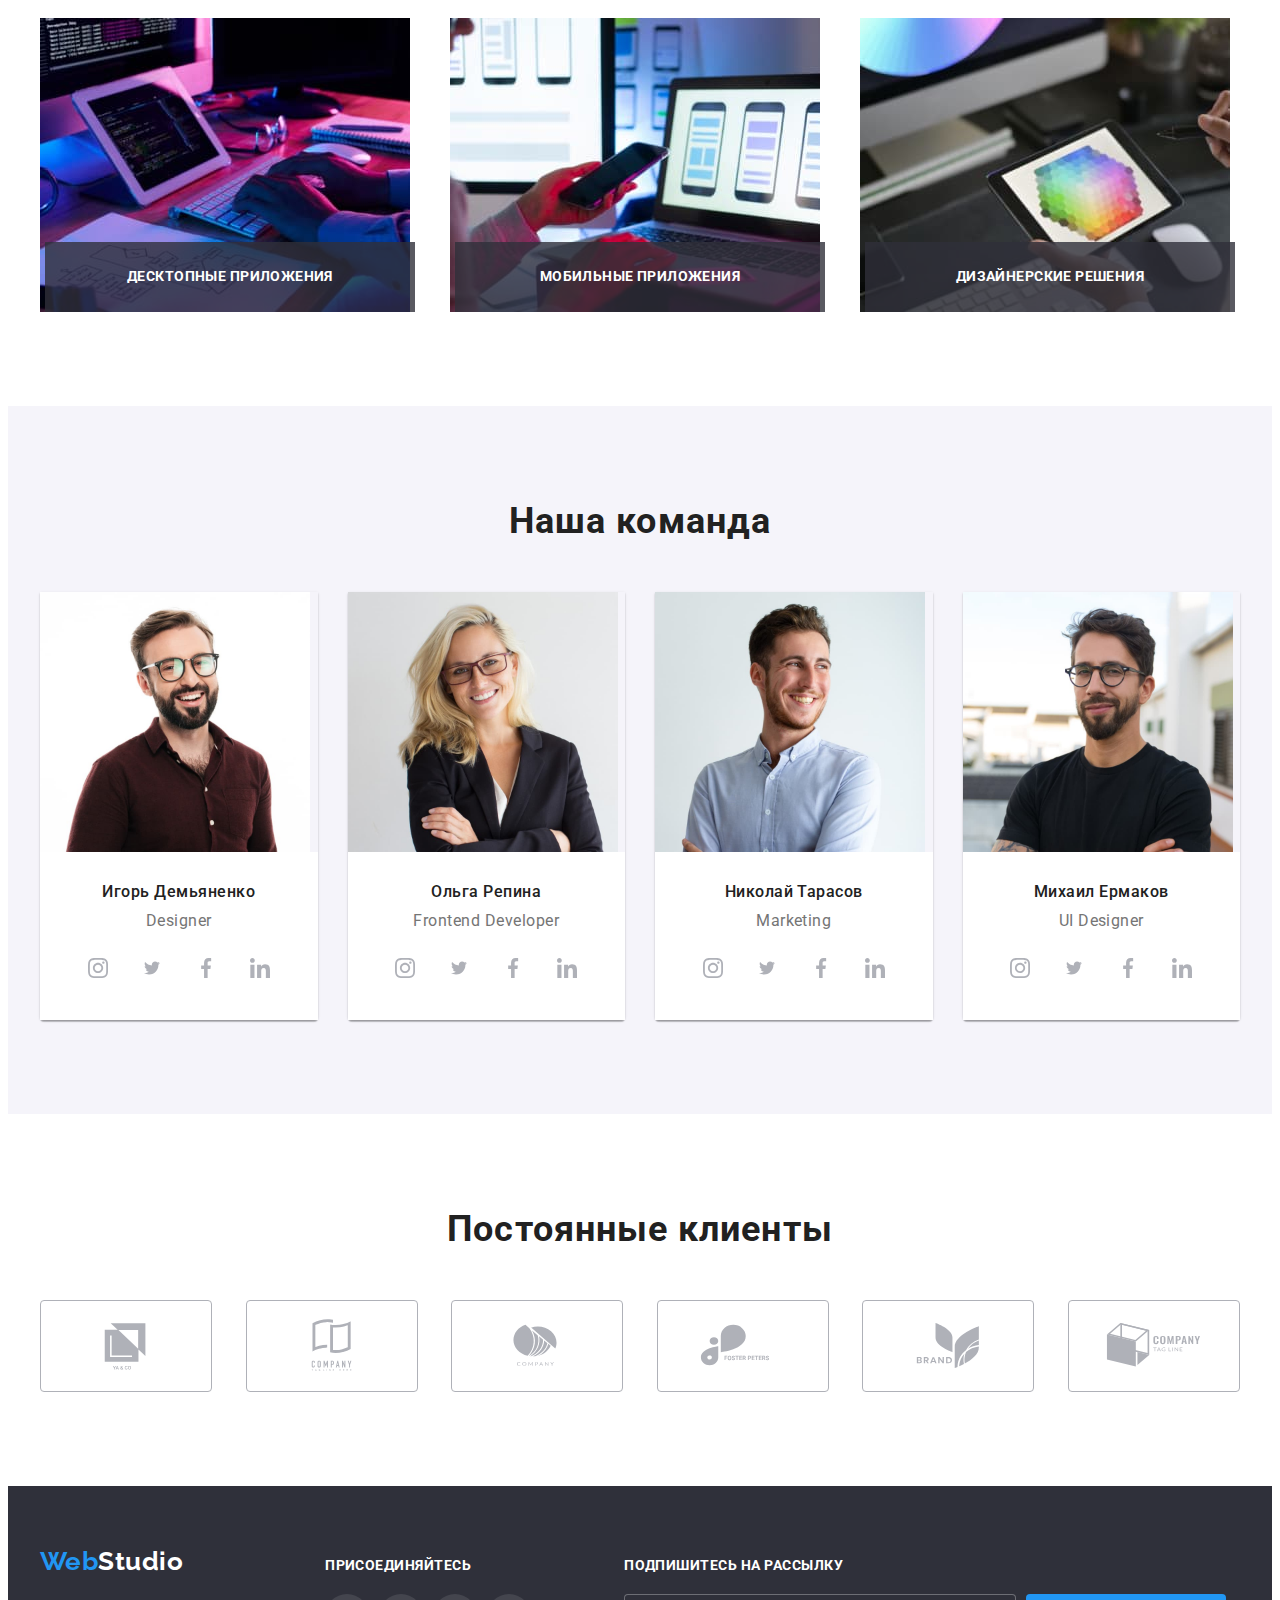
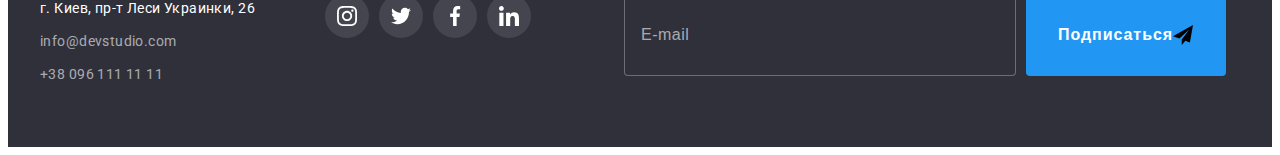
==== commit 7381fd80: "кнопка в футере" ====
--- a/index.html
+++ b/index.html
@@ -74,7 +74,8 @@
             <form class="form">
               <div class="modal-field">
                 <label for="user-name" class="modal-label">Имя</label>
-                <input
+                <div class="input-svg">
+                  <input
                   type="text"
                   class="modal-input"
                   name="user-name"
@@ -87,6 +88,7 @@
                   <use href="./images/icons.svg#icon-person"></use>
                 </svg>
               </div>
+              </div>
               <div class="modal-field">
                 <label for="user-tel" class="modal-label">Телефон</label>
                 <input type="tel" class="modal-input" name="user-tel" required id="user-tel" />
@@ -97,7 +99,7 @@
               </div>
               <div class="modal-field">
                 <label for="user-email" class="modal-label">Почта</label>
-                <div class="input-svg">
+      
                   <input
                   type="email"
                   class="modal-input"
@@ -109,7 +111,6 @@
                 <svg class="form-svg-icon" width="15" height="12">
                   <use href="./images/icons.svg#icon-email"></use>
                 </svg>
-              </div>
               </div>
               <div class="modal-field">
                 <label for="user-text" class="modal-label">Комментарий</label>
@@ -507,7 +508,7 @@
         <div class="subscribe-futer">
           <p class="text-footer">Подпишитесь на рассылку</p>
           <form class="subscribe-form">
-            <div class="subscribe-container">
+            <label class="field-footer">
                 <input
                   required
                   type="email"
@@ -516,11 +517,11 @@
                   placeholder="E-mail"
                 />
               <button class="button-subscribe" type="submit">Подписаться
-                <svg class="form-svg-icon" width="13" height="13">
-                  <use href="./images/icons.svg#icon-phone"></use>
+                <svg class=".svg-footer" width="20" height="20">
+                  <use href="./images/icons.svg#icon-icon-send"></use>
                 </svg>
               </button>
-            </div>
+            </label>
           </form>
         </div>
       </div>
--- a/css/styles.css
+++ b/css/styles.css
@@ -437,11 +437,8 @@
 
 }
 
-.input-svg {
-  
-}
-
-.modal-field label + .input-svg {
+ .modal-label + .input-svg {
+  position: relative;
   transform: translateY(50%);
 }
 
@@ -984,7 +981,7 @@
   margin-left: 93px;
 }
 
-.subscribe-futer .subscribe-container {
+.subscribe-futer .field-footer {
   display: flex;
   flex-direction: row;
 
@@ -1000,7 +997,7 @@
 
 .email-inpat-subscribe {
   background-color: #2f303a;
-  color: #fff;
+  color: var(--primary-white-color);
 
   font-weight: 400;
   font-size: 16px;
@@ -1026,27 +1023,26 @@
 }
 
 .button-subscribe {
-  width: 200px;
-  height: 50px;
-
-  padding: 0;
-  margin-left: 12px;
-
-  border: none;
-  color: #ffffff;
-  background: var(--accent-color);
-  box-shadow: 0px 4px 4px rgba(0, 0, 0, 0.15);
-
+  display: flex;
+  align-items: center;
+  justify-content: center;
+  border: 1px solid transparent;
+  text-align: center;
+  min-width: 200px;
   border-radius: 4px;
+  padding: 10px 29px 10px 28px;
+  margin-left: 10px;
+
+  color: var(--primary-white-color);
+  background-color: var(--accent-color);
+  font-weight: 700;
+  font-size: 16px;
+  line-height: 1.87;
+  letter-spacing: 0.06em;
+
   cursor: pointer;
 
-  font-weight: 700;
-  font-size: 16px;
-  line-height: 1.9;
-  align-items: center;
-  text-align: center;
-  letter-spacing: 0.06em;
-
+  transition-property: color, background-color;
   transition-duration: 250ms;
   transition-timing-function: cubic-bezier(0.4, 0, 0.2, 1);
 }
@@ -1054,6 +1050,26 @@
 .button-subscribe:hover,
 .button-subscribe:focus {
   box-shadow: 0px 4px 4px rgba(0, 0, 0, 0.15);
+  color: var(--accent-color);
+  background-color: var(--primary-white-color);
+  border: 1px solid transparent;
+  fill: var(--accent-color);
+}
+
+
+.svg-footer {
+  margin-left: 100px;
+
+  fill: white;
+
+  transition-property: color, background-color;
+  transition-duration: 250ms;
+  transition-timing-function: cubic-bezier(0.4, 0, 0.2, 1);
+}
+
+.button-subscribe:hover .svg-footer,
+.button-subscribe:focus .svg-footer {
+  fill: var(--accent-color);
 }
 
 /*-----Стили Портфолио----- */
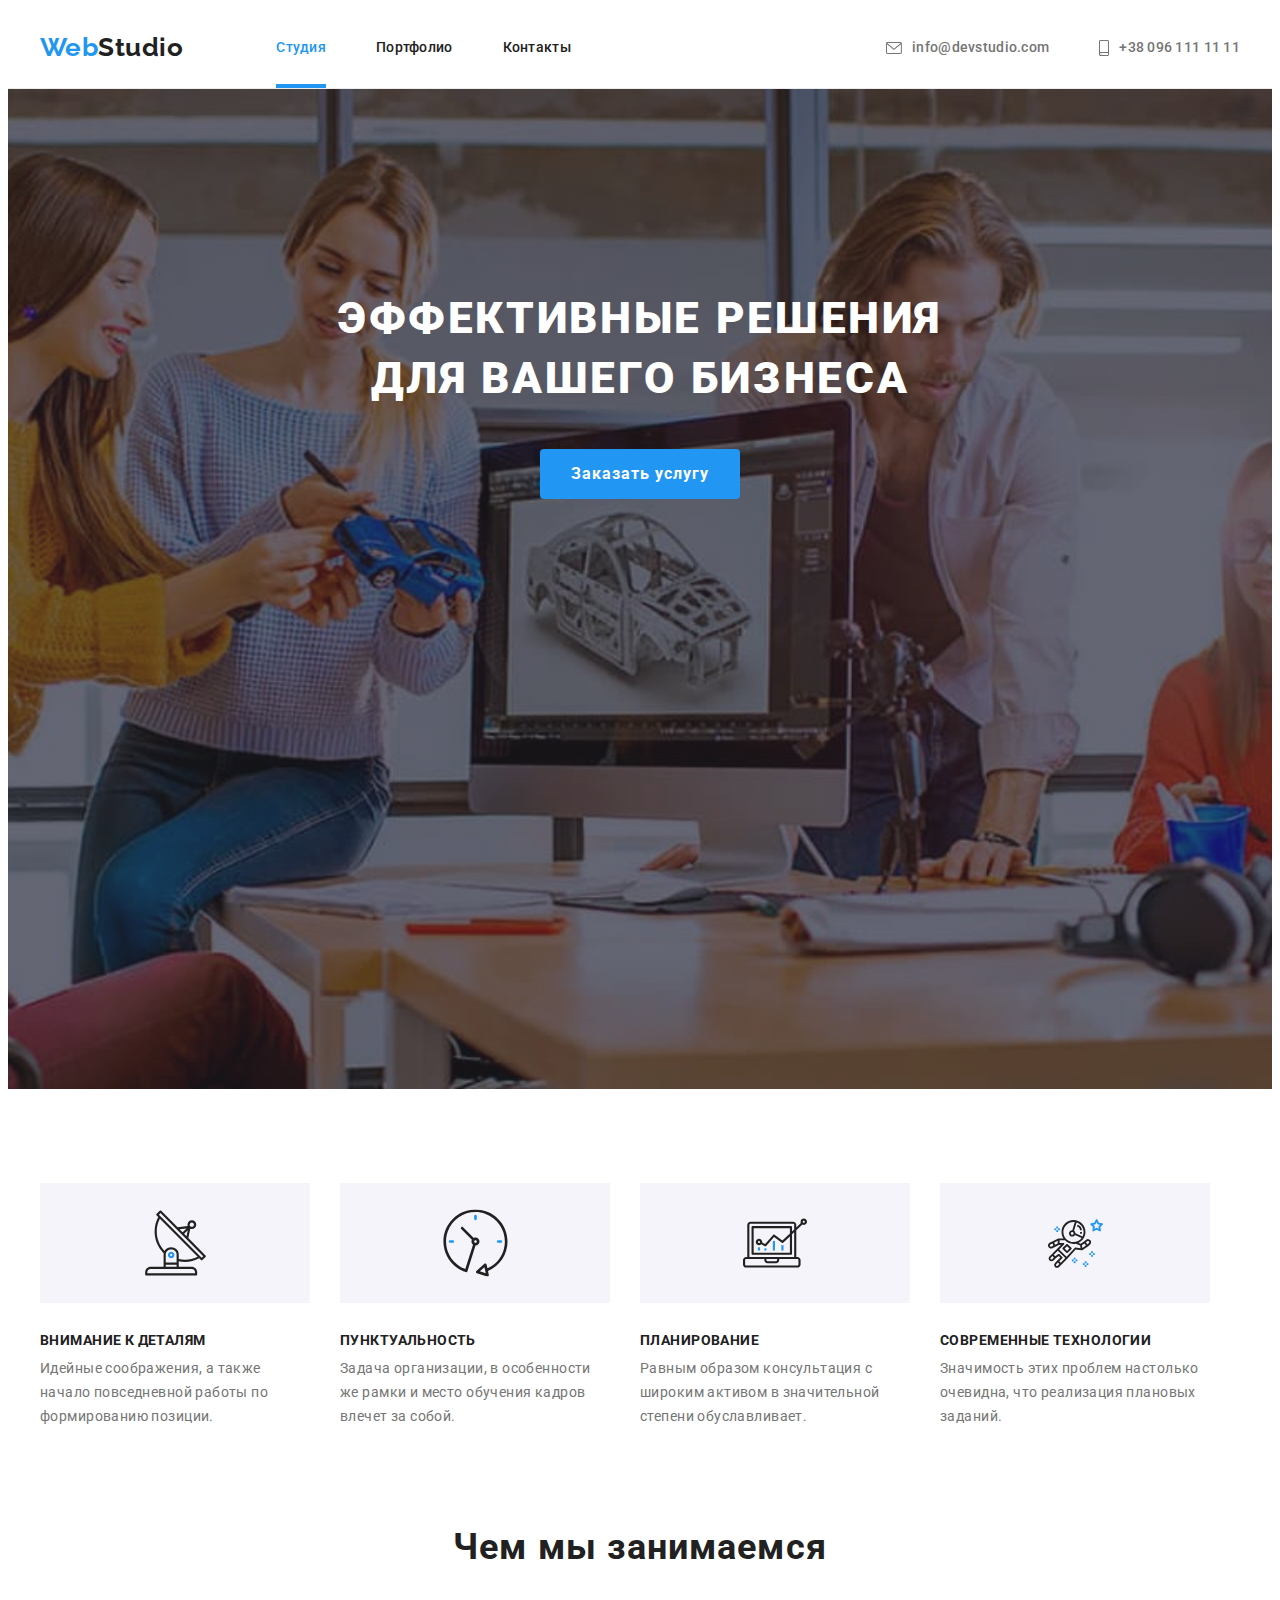
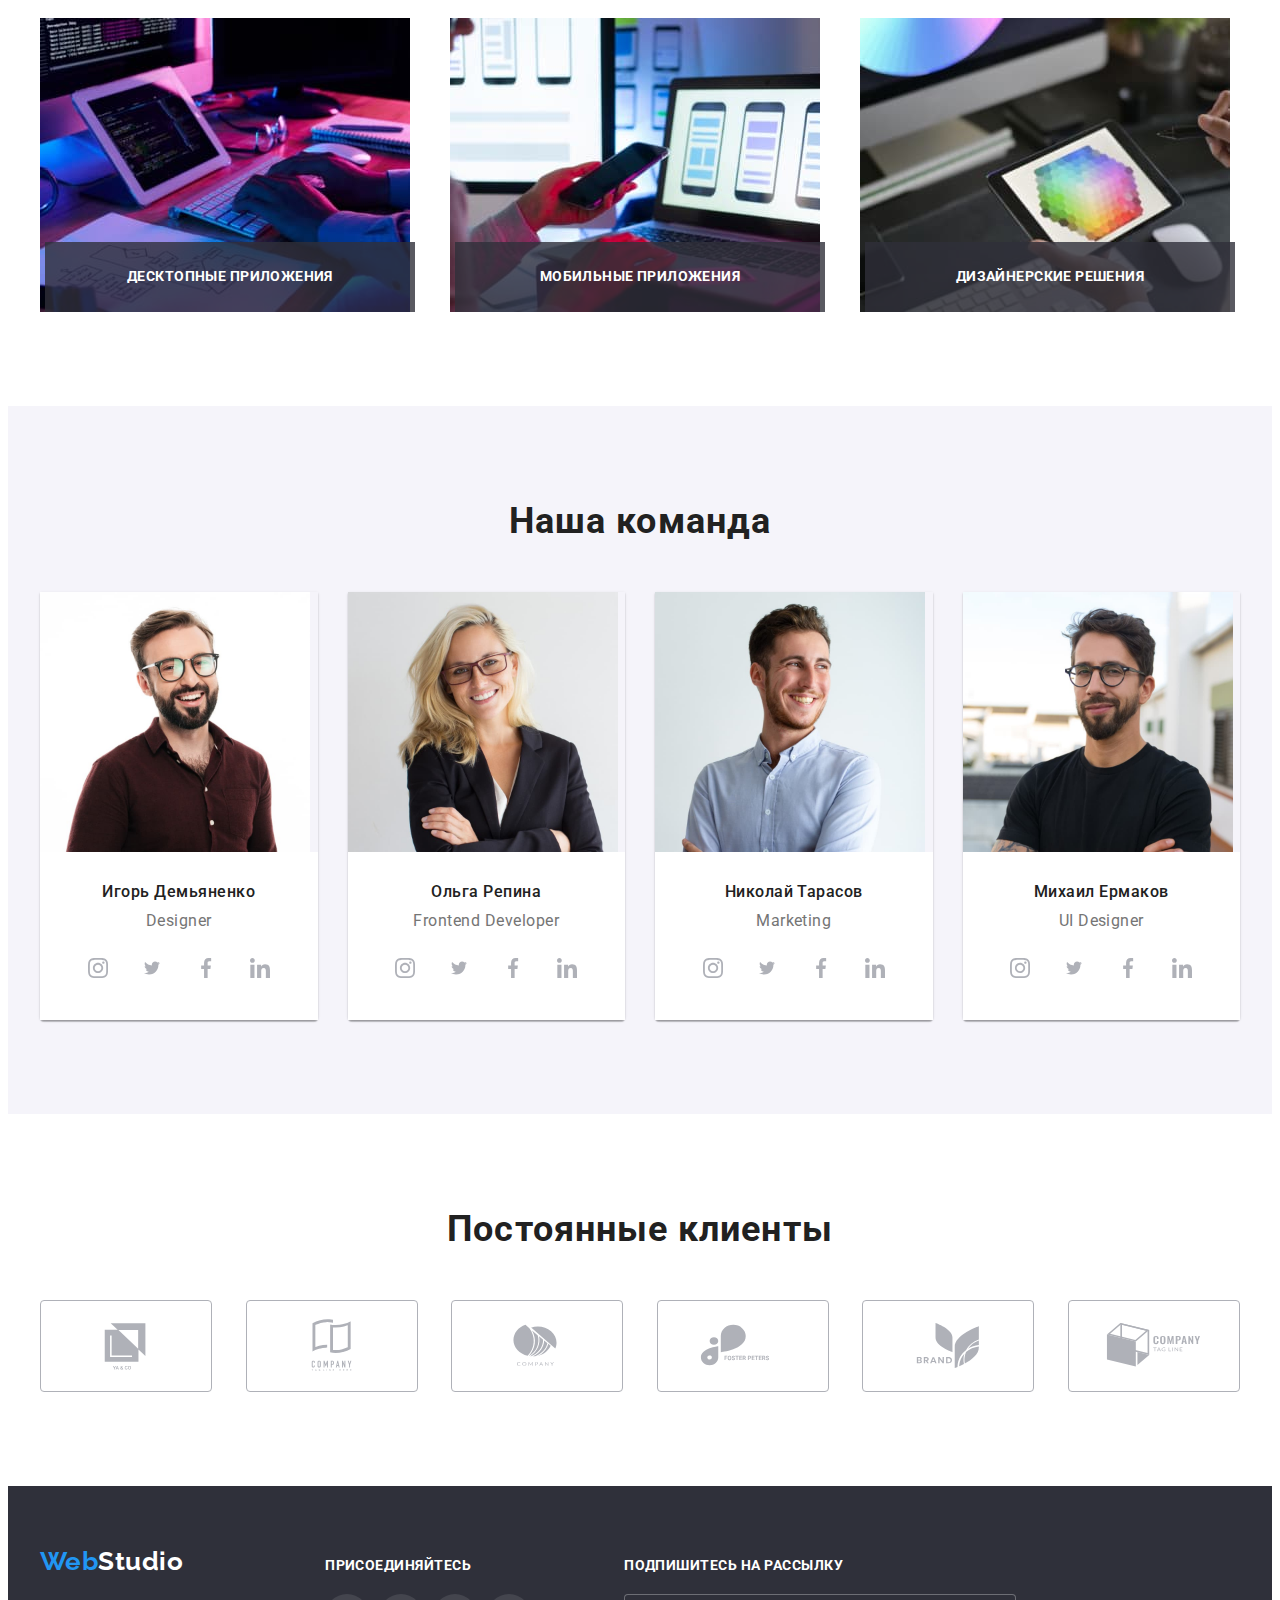
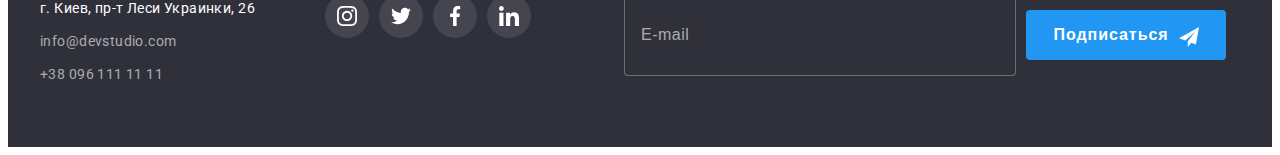
==== commit 0c1bd1a6: "на перевірку" ====
--- a/index.html
+++ b/index.html
@@ -76,43 +76,46 @@
                 <label for="user-name" class="modal-label">Имя</label>
                 <div class="input-svg">
                   <input
-                  type="text"
-                  class="modal-input"
-                  name="user-name"
-                  required
-                  minlength="2"
-                  id="user-name"
-                />
-            
-                <svg class="form-svg-icon" width="12" height="12">
-                  <use href="./images/icons.svg#icon-person"></use>
-                </svg>
-              </div>
+                    type="text"
+                    class="modal-input"
+                    name="user-name"
+                    required
+                    minlength="2"
+                    id="user-name"
+                  />
+
+                  <svg class="form-svg-icon" width="18" height="18">
+                    <use href="./images/icons.svg#icon-person"></use>
+                  </svg>
+                </div>
               </div>
               <div class="modal-field">
                 <label for="user-tel" class="modal-label">Телефон</label>
-                <input type="tel" class="modal-input" name="user-tel" required id="user-tel" />
-                
-                <svg class="form-svg-icon" width="13" height="13">
-                  <use href="./images/icons.svg#icon-phone"></use>
-                </svg>
+                <div class="input-svg">
+                  <input type="tel" class="modal-input" name="user-tel" required id="user-tel" />
+
+                  <svg class="form-svg-icon" width="18" height="18">
+                    <use href="./images/icons.svg#icon-phone"></use>
+                  </svg>
+                </div>
               </div>
               <div class="modal-field">
                 <label for="user-email" class="modal-label">Почта</label>
-      
+                <div class="input-svg">
                   <input
-                  type="email"
-                  class="modal-input"
-                  name="user-email"
-                  required
-                  id="user-email"
-                />
-                
-                <svg class="form-svg-icon" width="15" height="12">
-                  <use href="./images/icons.svg#icon-email"></use>
-                </svg>
-              </div>
-              <div class="modal-field">
+                    type="email"
+                    class="modal-input"
+                    name="user-email"
+                    required
+                    id="user-email"
+                  />
+
+                  <svg class="form-svg-icon" width="18" height="18">
+                    <use href="./images/icons.svg#icon-email"></use>
+                  </svg>
+                </div>
+              </div>
+              <div class="modal-field comment-user">
                 <label for="user-text" class="modal-label">Комментарий</label>
                 <textarea
                   class="modal-text"
@@ -122,17 +125,18 @@
                 ></textarea>
               </div>
               <div class="checkbox-modal">
-                <input
-                  required
-                  type="checkbox"
-                  name="user-policy"
-                  value="checkbox-policy"
-                  id="checkbox-policy "
-                />
-                <label for="checkbox-policy"
-                  >Соглашаюсь с рассылкой и принимаю
-                  <a class="link-modal" href="">Условия договора</a></label
-                >
+                <label class="checkbox-label">
+                  <input
+                    class="checkbox"
+                    required
+                    type="checkbox"
+                    name="user-policy"
+                    value="checkbox-policy"
+                  />
+                  <span class="icon-check"></span>
+                  Соглашаюсь с рассылкой и принимаю
+                  <a class="link-modal" href="">Условия договора</a>
+                </label>
               </div>
               <button class="button-form" type="submit">Отправить</button>
             </form>
@@ -505,23 +509,26 @@
           </div>
         </div>
 
-        <div class="subscribe-futer">
+        <div class="subscribe-footer">
           <p class="text-footer">Подпишитесь на рассылку</p>
           <form class="subscribe-form">
-            <label class="field-footer">
-                <input
-                  required
-                  type="email"
-                  class="email-inpat-subscribe"
-                  name="user-mail-subscribe"
-                  placeholder="E-mail"
-                />
-              <button class="button-subscribe" type="submit">Подписаться
-                <svg class=".svg-footer" width="20" height="20">
-                  <use href="./images/icons.svg#icon-icon-send"></use>
-                </svg>
+            <div class="field-footer">
+              <input
+                required
+                type="email"
+                class="email-inpat-footer"
+                name="user-mail-subscribe"
+                placeholder="E-mail"
+              />
+              <button class="button-subscribe" type="submit">
+                Подписаться
+                <div class="svg-footer">
+                  <svg class=".svg-footer" width="20" height="20">
+                    <use href="./images/icons.svg#icon-icon-send"></use>
+                  </svg>
+                </div>
               </button>
-            </label>
+            </div>
           </form>
         </div>
       </div>
@@ -529,4 +536,4 @@
 
     <script src="./js/modal.js"></script>
   </body>
-</html>+</html>
--- a/css/styles.css
+++ b/css/styles.css
@@ -387,24 +387,26 @@
 }
 
 .modal-field input {
-
+  width: 100%;
   font-weight: 400;
   font-size: 14px;
   line-height: 1.14;
   letter-spacing: 0.01em;
 
-  margin: 0;
+  margin: auto;
   height: 40px;
   cursor: pointer;
 
-  padding: 12px 15px;
+  padding: 12px 15px 12px 42px;
   border: 1px solid rgba(33, 33, 33, 0.2);
   border-radius: 4px;
-}
-
+
+  transition-duration: 250ms;
+  transition-timing-function: cubic-bezier(0.4, 0, 0.2, 1);
+}
 
 .modal-field input:focus {
-  outline: none
+  outline: none;
 }
 
 /* .modal-field input:hover,
@@ -412,7 +414,6 @@
 } */
 
 .modal-field label {
-  
   margin-bottom: 4px;
   font-weight: 400;
   font-size: 12px;
@@ -434,12 +435,10 @@
 
   transition-duration: 250ms;
   transition-timing-function: cubic-bezier(0.4, 0, 0.2, 1);
-
-}
-
- .modal-label + .input-svg {
+}
+
+.modal-label + .input-svg {
   position: relative;
-  transform: translateY(50%);
 }
 
 .modal-field input:focus-within + .form-svg-icon,
@@ -454,7 +453,8 @@
 }
 
 .modal-text:focus {
-  outline: none}
+  outline: none;
+}
 
 .modal-text:focus,
 .modal-text:hover {
@@ -475,22 +475,35 @@
   border: 1px solid rgba(33, 33, 33, 0.2);
   border-radius: 4px;
   resize: none;
+
+  transition-duration: 250ms;
+  transition-timing-function: cubic-bezier(0.4, 0, 0.2, 1);
 }
 
 .modal-field textarea::placeholder {
+  padding-top: 5px;
+
   font-weight: 400;
-font-size: 12px;
-line-height: 1.17px;
-letter-spacing: 0.01em;
-
-color: rgba(117, 117, 117, 0.5);
+  font-size: 12px;
+  line-height: 1.17px;
+  letter-spacing: 0.01em;
+
+  color: rgba(117, 117, 117, 0.5);
 }
 
 /* .modal-field textarea:hover,
 .modal-field textarea:focus {
 } */
 
-.checkbox-modal {
+.comment-user {
+  position: relative;
+
+  display: flex;
+  flex-direction: column;
+  margin-bottom: 20px;
+}
+
+.checkbox-label {
   display: flex;
   align-items: center;
   justify-content: space-evenly;
@@ -505,11 +518,50 @@
   color: var(--title-text-color);
 }
 
-.checkbox-modal input ['type=checkbox'] {
+.checkbox {
+  /* appearance: none;
+  -webkit-appearance: none;
+  -moz-appearance: none; */
+  position: absolute;
+  width: 1px;
+  height: 1px;
+  margin: -1px;
+  border: 0;
+  padding: 0;
+  clip: rect(0 0 0 0);
+  overflow: hidden;
+}
+
+.icon-check {
+  content: '';
+  display: block;
+  width: 15px;
+  height: 15px;
+  border: 2px solid #212121;
+  border-radius: 2px;
+
+  background-color: white;
+}
+
+.checkbox:checked + .icon-check {
+  border-color: var(--accent-color);
+  background-color: var(--accent-color);
+  background-image: url('/images/icon-chek.svg');
+  background-size: contain;
+  background-origin: border-box;
+
+  transition-duration: 250ms;
+  transition-timing-function: cubic-bezier(0.4, 0, 0.2, 1);
 }
 
 .link-modal {
   color: var(--accent-color);
+}
+
+/* кнопка и форма */
+
+.email-inpat-subscribe:focus + .button-subscribe {
+  border: 1px solid var(--accent-color);
 }
 
 .button-form {
@@ -545,7 +597,6 @@
   box-shadow: 0px 4px 4px rgba(0, 0, 0, 0.15);
 }
 
-
 /* блок секций (чем мы занимаемся) */
 
 .section-block {
@@ -977,49 +1028,56 @@
   fill: var(--primary-white-color);
 }
 
-.subscribe-futer .text-footer {
+/* форма подписки */
+
+.subscribe-footer {
   margin-left: 93px;
 }
 
-.subscribe-futer .field-footer {
+.subscribe-footer .field-footer {
   display: flex;
   flex-direction: row;
-
-  margin-left: 93px;
-}
-
-.subscribe-label {
+  align-items: center;
+}
+
+.email-inpat-footer {
+  background-color: #2f303a;
+  color: var(--primary-white-color);
+
   font-weight: 400;
   font-size: 16px;
   line-height: 1.3;
   letter-spacing: 0.03em;
-}
-
-.email-inpat-subscribe {
-  background-color: #2f303a;
-  color: var(--primary-white-color);
-
+
+  width: 358px;
+  height: 50px;
+
+  padding: 0;
+  padding: 15px 16px;
+
+  border: 1px solid rgba(255, 255, 255, 0.3);
+  border-radius: 4px;
+
+  transition-duration: 250ms;
+  transition-timing-function: cubic-bezier(0.4, 0, 0.2, 1);
+}
+
+.email-inpat-footer::placeholder {
   font-weight: 400;
   font-size: 16px;
   line-height: 1.3;
   letter-spacing: 0.03em;
-
-  width: 358px;
-  height: 50px;
-
-  padding: 0;
-  padding: 15px 16px;
-
-  border: 1px solid rgba(255, 255, 255, 0.3);
-  border-radius: 4px;
-}
-
-.email-inpat-subscribe::placeholder {
-  font-weight: 400;
-  font-size: 16px;
-  line-height: 1.3;
-  letter-spacing: 0.03em;
   color: rgba(255, 255, 255, 0.6);
+}
+
+.email-inpat-footer:hover,
+.email-inpat-footer:focus {
+  border-color: var(--accent-color);
+  outline: none;
+}
+
+.email-inpat-footer:focus-visible {
+  border-color: var(--accent-color);
 }
 
 .button-subscribe {
@@ -1028,11 +1086,14 @@
   justify-content: center;
   border: 1px solid transparent;
   text-align: center;
+  padding: 0;
   min-width: 200px;
+  height: 50px;
   border-radius: 4px;
-  padding: 10px 29px 10px 28px;
+
   margin-left: 10px;
 
+  fill: white;
   color: var(--primary-white-color);
   background-color: var(--accent-color);
   font-weight: 700;
@@ -1056,15 +1117,9 @@
   fill: var(--accent-color);
 }
 
-
 .svg-footer {
-  margin-left: 100px;
-
-  fill: white;
-
-  transition-property: color, background-color;
-  transition-duration: 250ms;
-  transition-timing-function: cubic-bezier(0.4, 0, 0.2, 1);
+  margin-left: 10px;
+  margin-top: 13px;
 }
 
 .button-subscribe:hover .svg-footer,
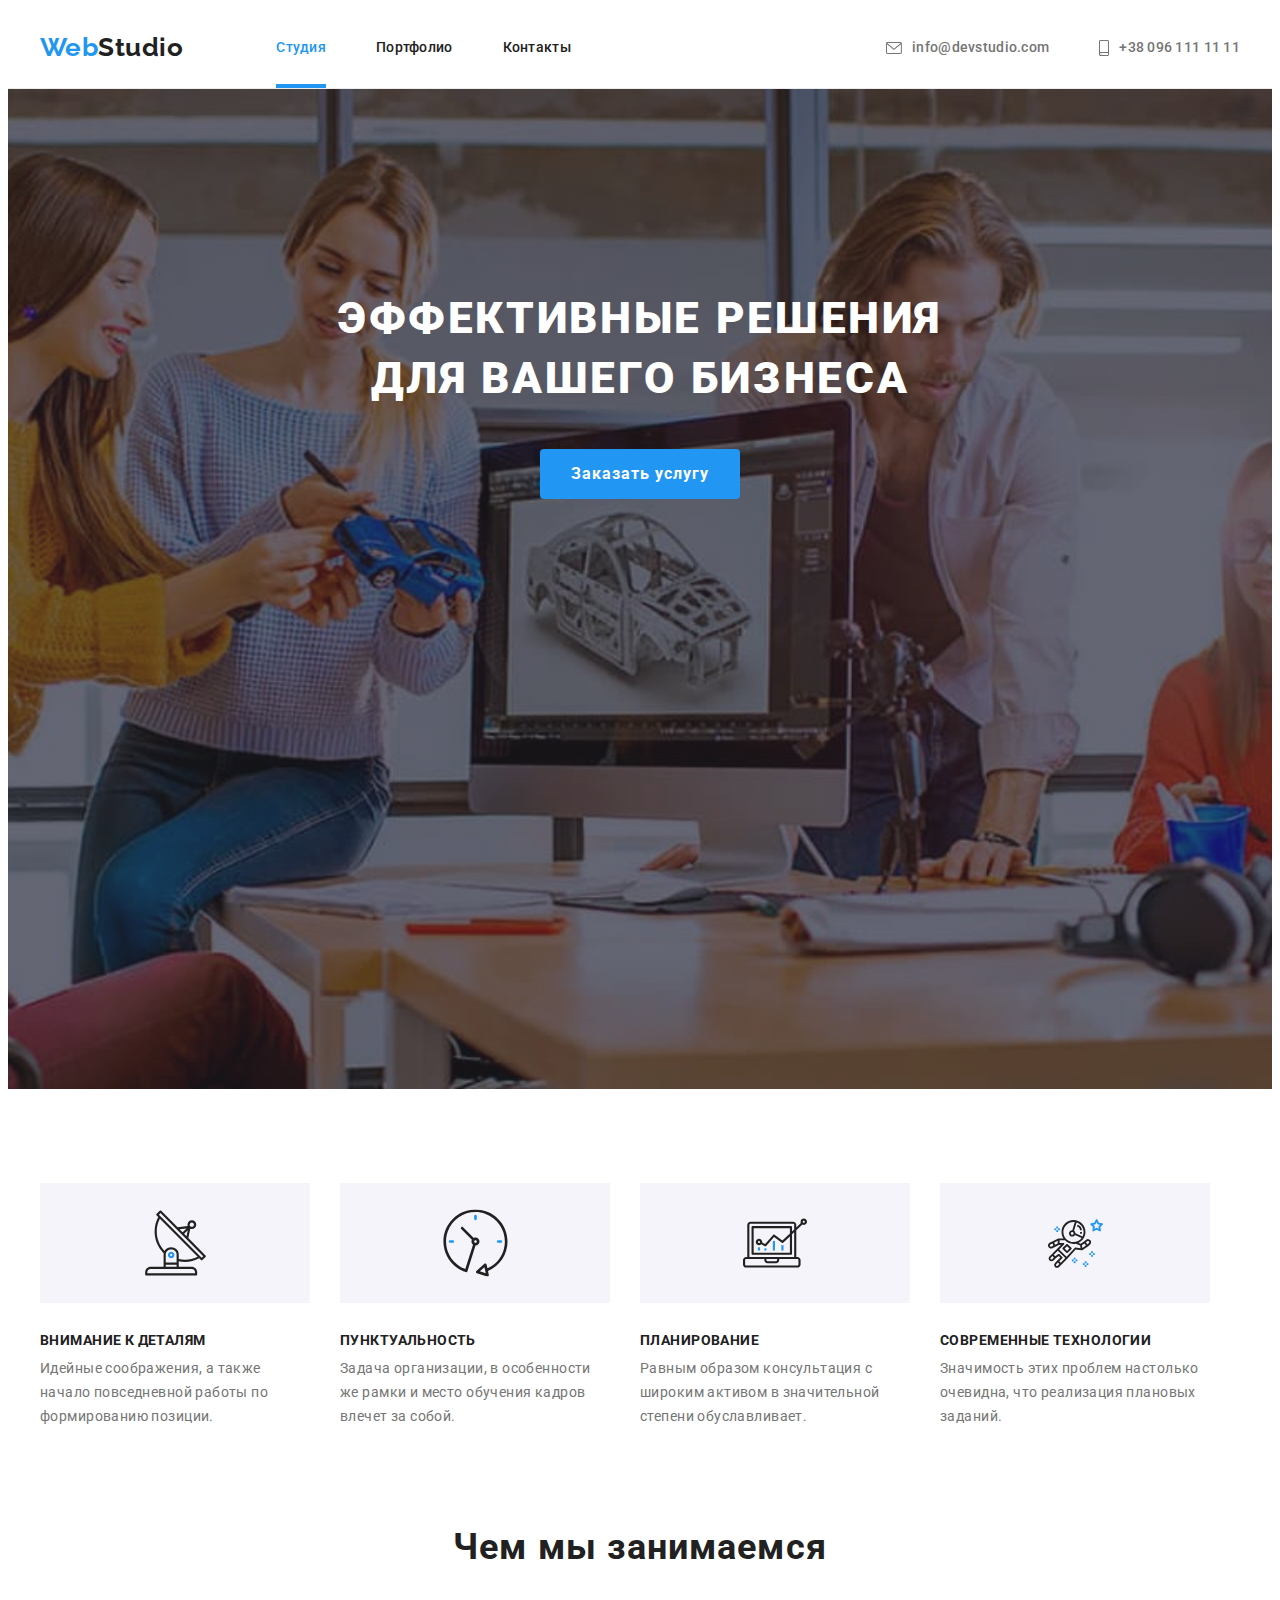
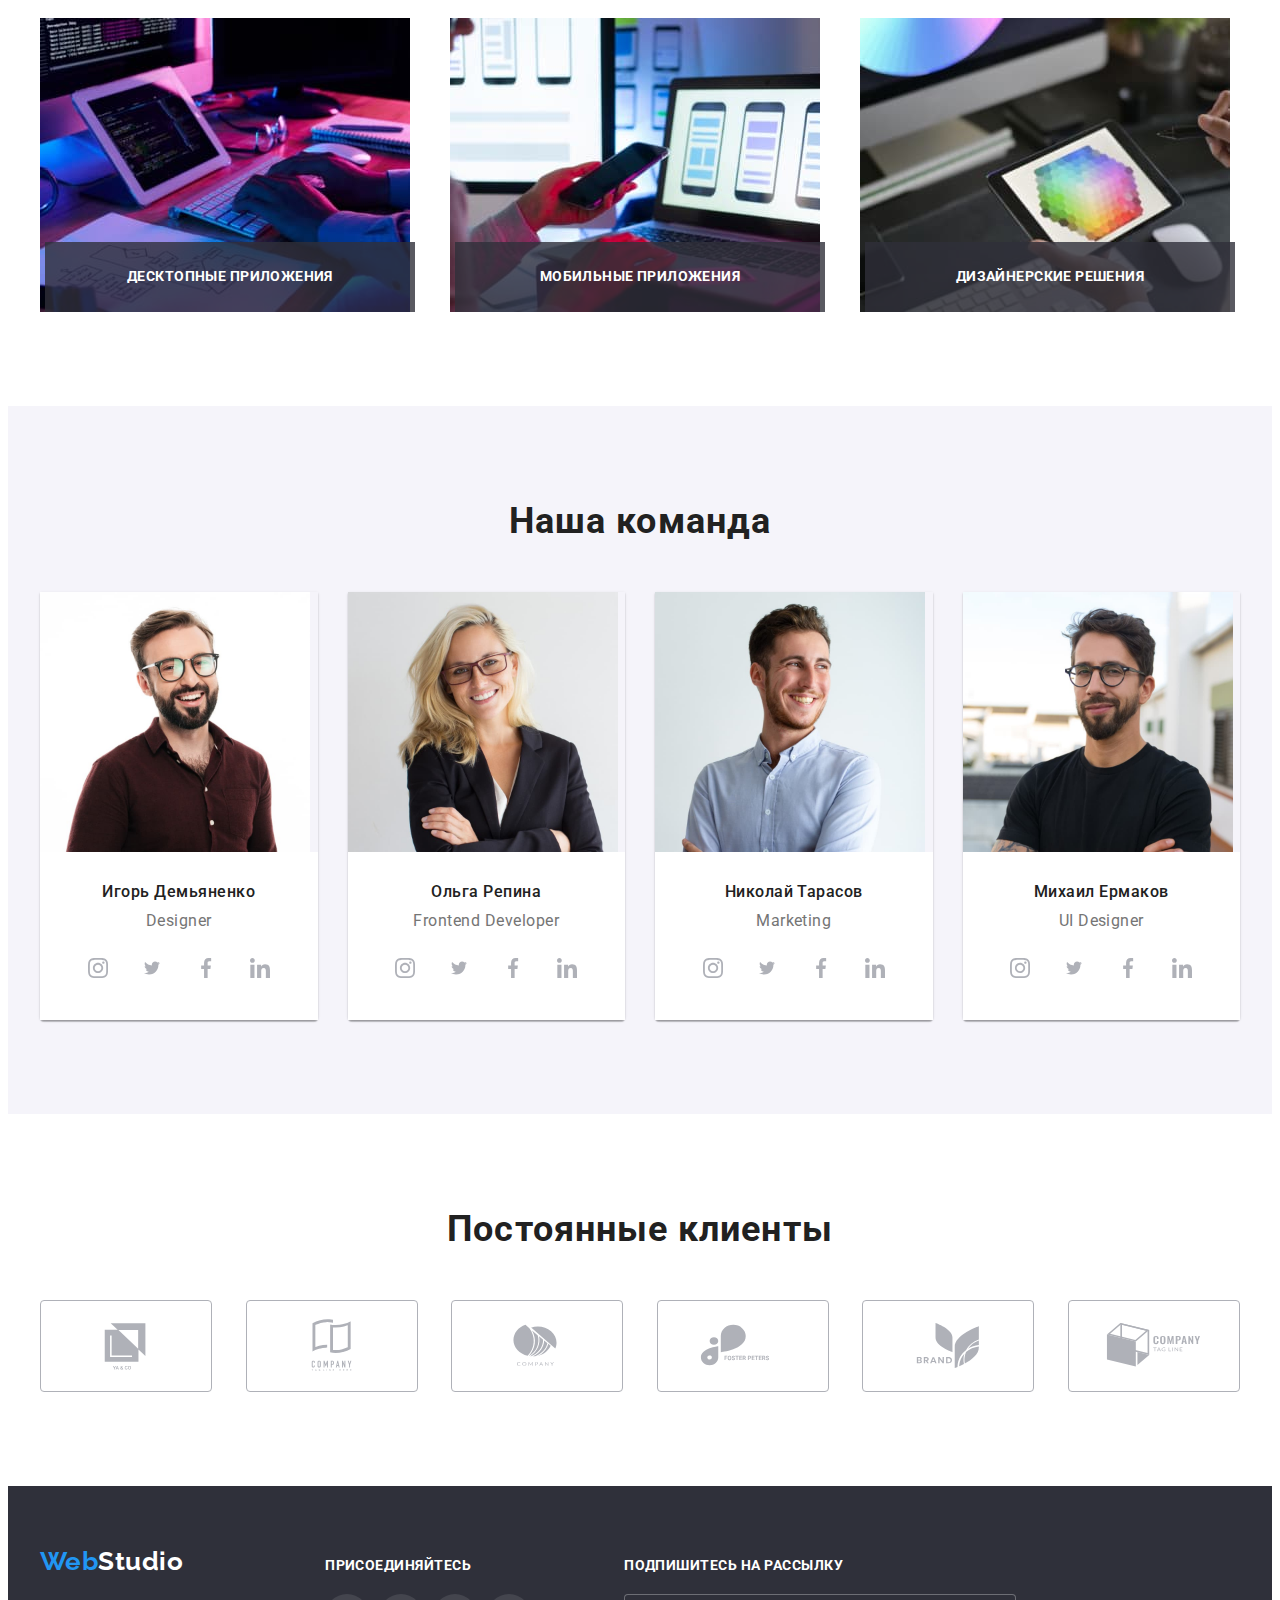
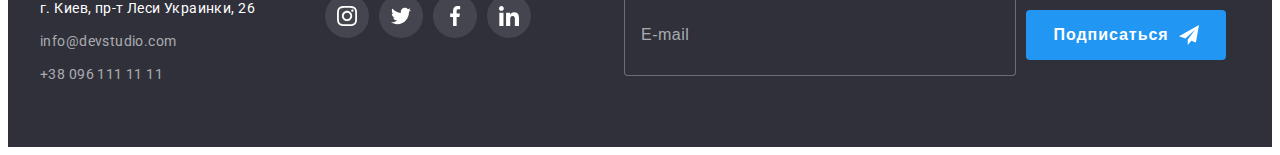
==== commit c911a1f7: "иконка кнопки формы исправлена" ====
--- a/index.html
+++ b/index.html
@@ -522,11 +522,10 @@
               />
               <button class="button-subscribe" type="submit">
                 Подписаться
-                <div class="svg-footer">
-                  <svg class=".svg-footer" width="20" height="20">
-                    <use href="./images/icons.svg#icon-icon-send"></use>
-                  </svg>
-                </div>
+
+                <svg class="svg-footer" width="20" height="20">
+                  <use href="./images/icons.svg#icon-icon-send"></use>
+                </svg>
               </button>
             </div>
           </form>
--- a/css/styles.css
+++ b/css/styles.css
@@ -1119,7 +1119,6 @@
 
 .svg-footer {
   margin-left: 10px;
-  margin-top: 13px;
 }
 
 .button-subscribe:hover .svg-footer,
